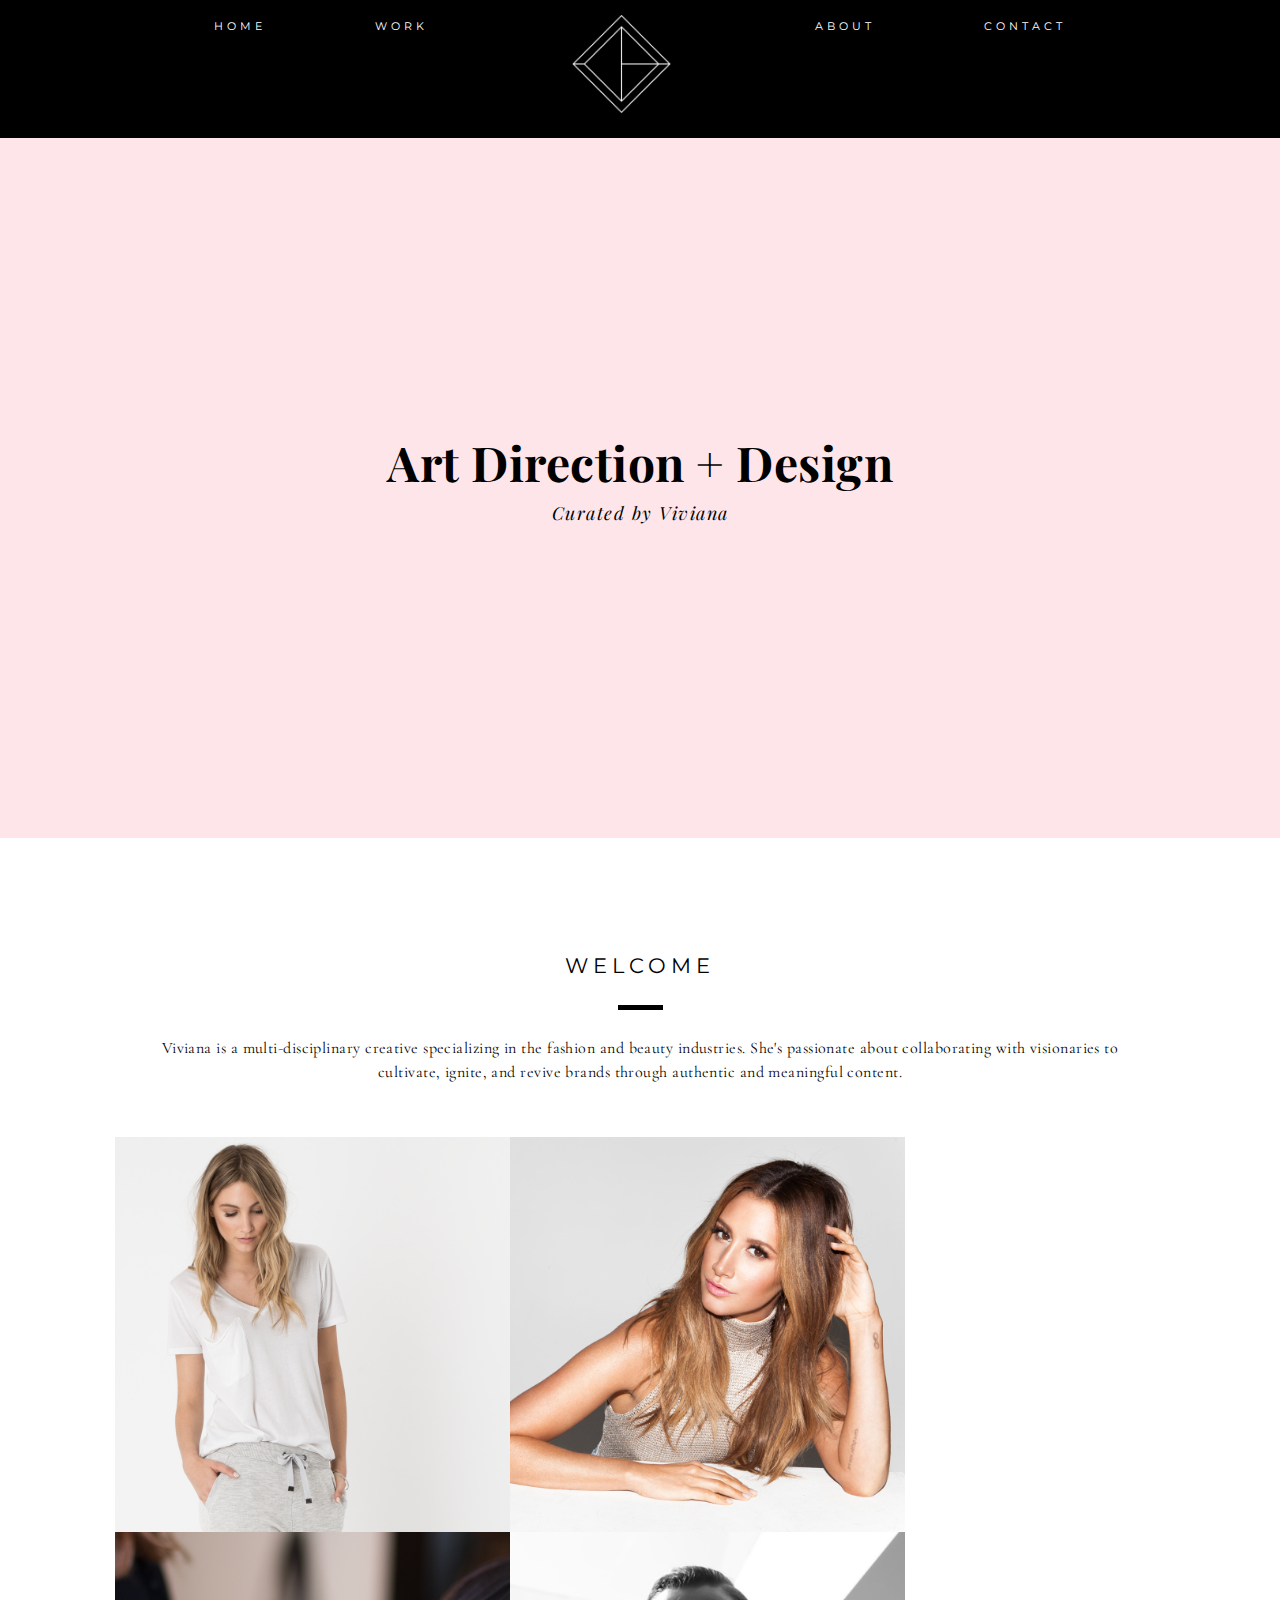
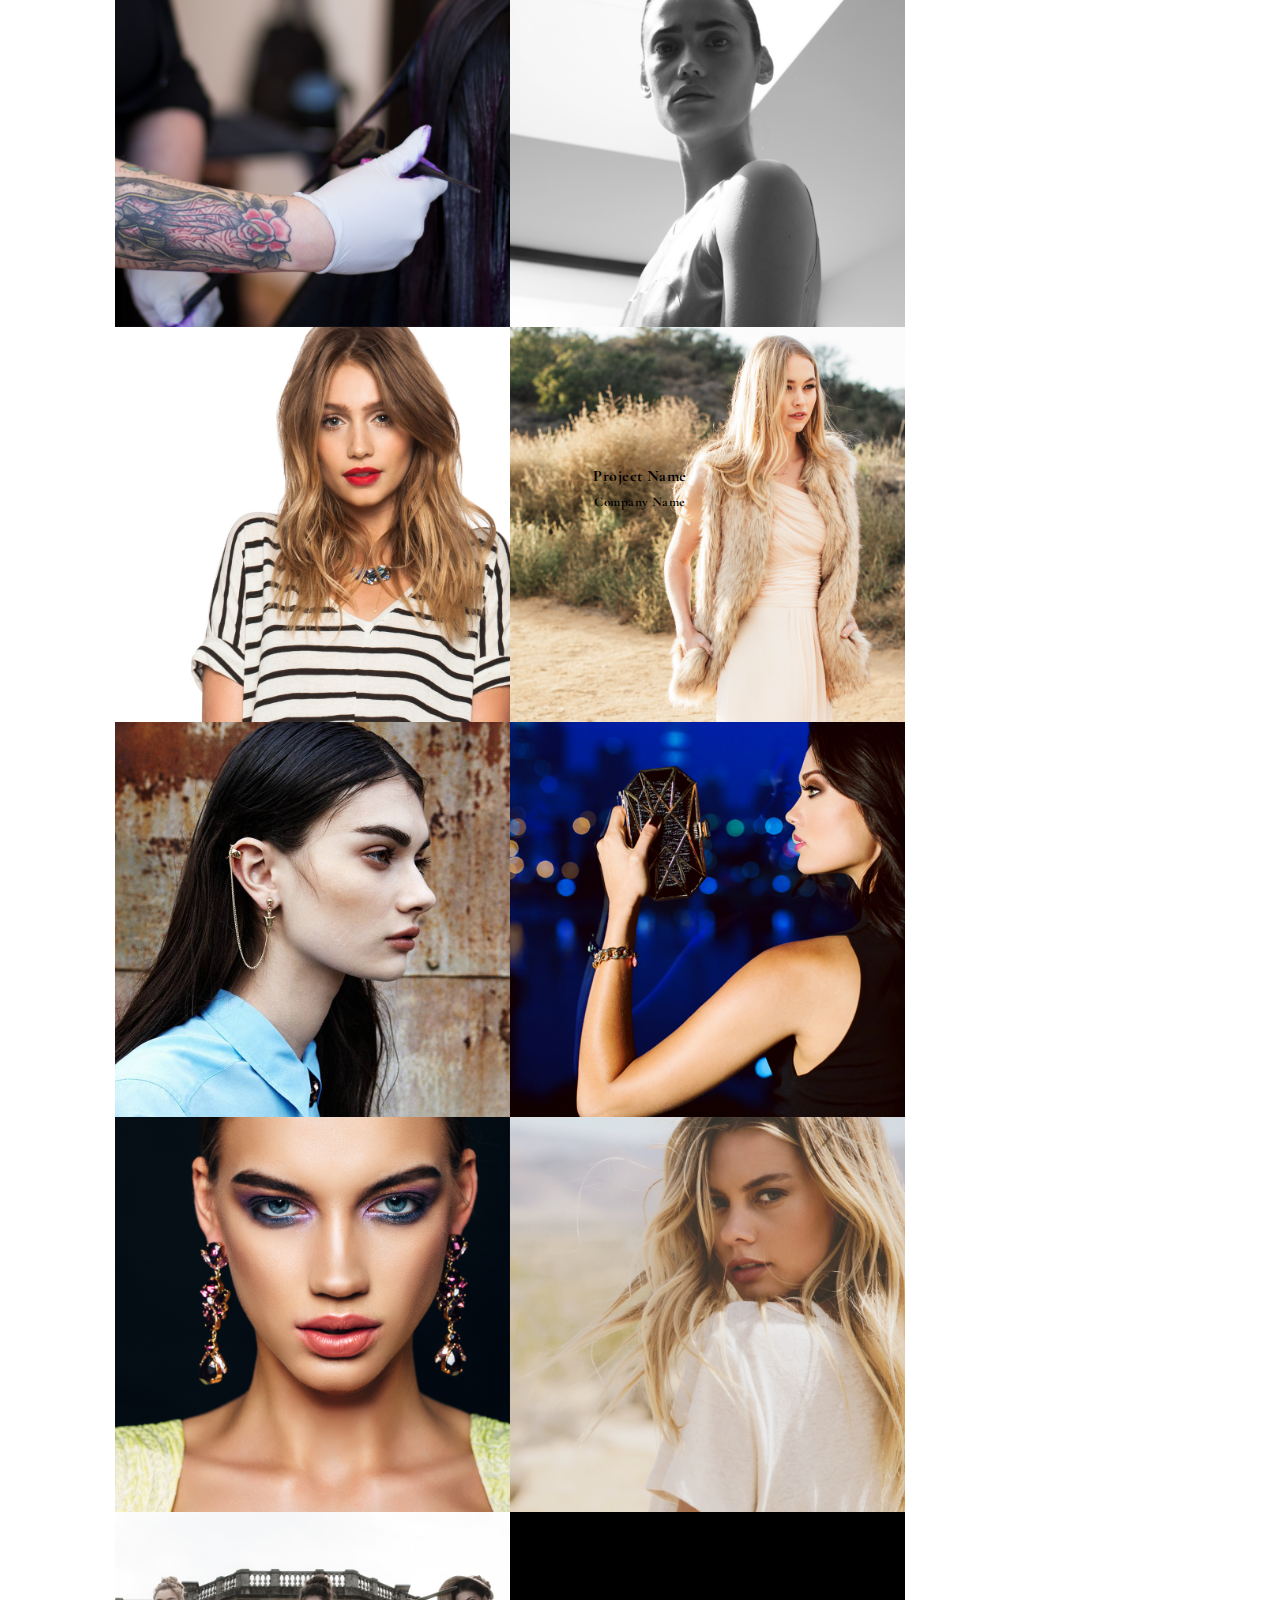
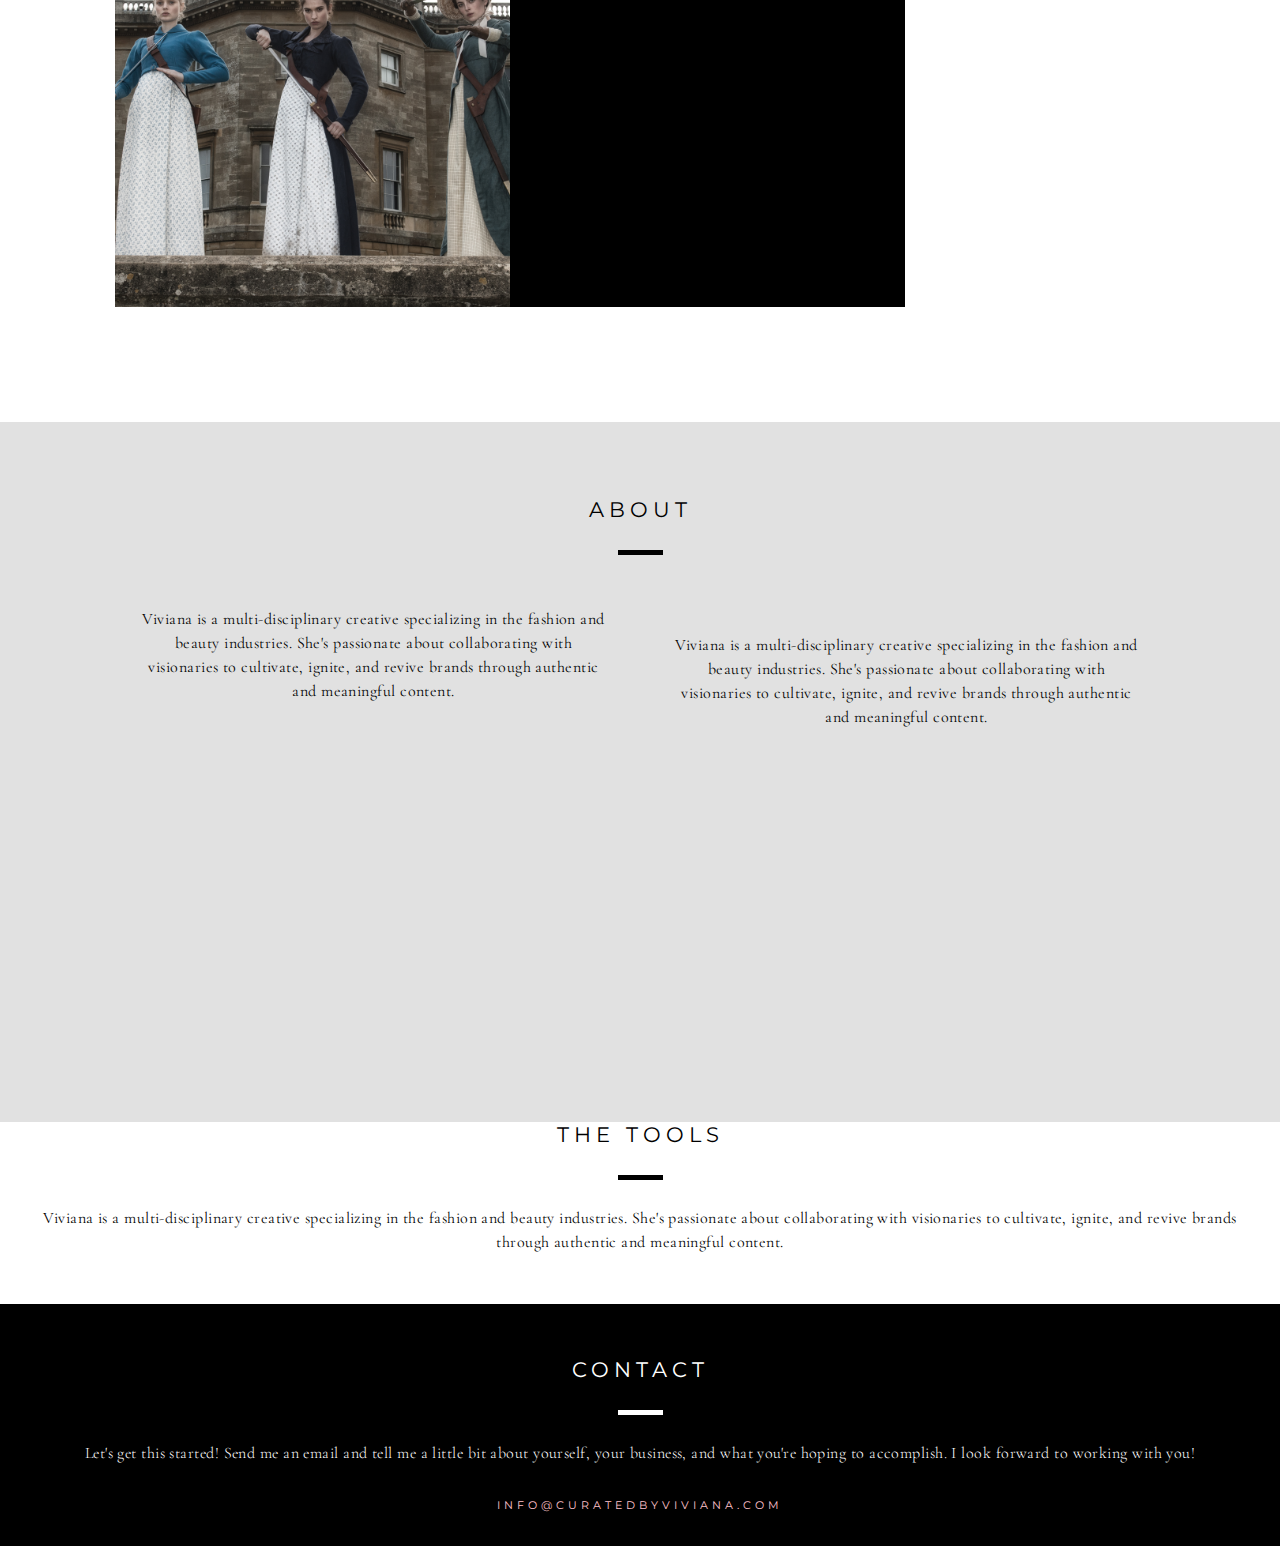
==== vivianaPortfolio/index.html @ 7ad47407 "Viviana Portfolio - Final Project (Update 1)" ====
<!DOCTYPE html>
<html>
	<head>
			<meta charset="UTF-8">
			<title>CURATED BY VIVIANA</title>
			<meta name="description" content="Curated by Viviana | Viviana Duron is a graphic designer and art director with a passion for the arts and all things Photoshop. She currently resides in Los Angeles, CA. and is working full-time in both the fashion and beauty industries.">
			<meta name="keywords" content="Viviana-Duron">
      <meta name="viewport" content="width=device-width, initial-scale=1">
            
			<!-- external CSS links -->
			<link rel="stylesheet" href="css/stylesheet.css">
			<link href="https://fonts.googleapis.com/css?family=Cormorant+Garamond:300,400,400i,700" rel="stylesheet">
      <link href="https://fonts.googleapis.com/css?family=Montserrat:400,700" rel="stylesheet">
			<link href="https://fonts.googleapis.com/css?family=Playfair+Display:400,400i,700" rel="stylesheet">
      <link href="https://maxcdn.bootstrapcdn.com/bootstrap/3.3.7/css/bootstrap.min.css">
      <script src="https://ajax.googleapis.com/ajax/libs/jquery/1.12.4/jquery.min.js"></script>
      <script src="https://maxcdn.bootstrapcdn.com/bootstrap/3.3.7/js/bootstrap.min.js"></script>
	</head>
		
		<body>
		<div id="container">
			<nav>
				<ul id="main-menu">
		  			<li class="text-link"><a href="file:///Users/vivianaduron/Desktop/vivianaPortfolio/index.html">HOME</a></li>
		  			<li class="text-link"><a href="#work">WORK</a></li>
		  			<div id="logo">
                    	<li><a href="file:///Users/vivianaduron/Desktop/vivianaPortfolio/index.html"><img src="assets/logo/vivianaLogo.png" alt="Curated by Viviana" style="width:143px;height:100px;"></a></li>
                    </div>
		  			<li class="text-link"><a href="#about">ABOUT</a></li>
		  			<li class="text-link"><a href="#contact">CONTACT</a></li>
				</ul>
			<nav>
		
			<section class="intro">
            <div class="block">
				<div class="block-text">
					<h1>Art Direction + Design</h1>
					<h3>Curated by Viviana</h3>
				</div>
			</div>
            </section>


			<section class="work">
				<a name="work"></a>
				<h2>WELCOME</h2>
               	<p>
				<center><hr style="background-color:black; border-width:0px; width:45px; color:black; height:5px;"/></center>
                </p>

				<p>Viviana is a multi-disciplinary creative specializing in the fashion and beauty industries. She's passionate about collaborating with visionaries to cultivate, ignite, and revive brands through authentic and meaningful content.</p>
          <br>
          
          <div class="row">
            <div class="col-md-4">
                <a href="" class="thumbnail">
                  <img src="assets/projects/duronProjectBlock1.png" alt="Project1" style="width:395px;height:395px">
                </a>
                    <div class="overlay">
                        <div class="thumbnail-text">
                          <h4>Project Name</h4>
                            <h5>Company Name</h5>
                        </div>
                    </div>
            </div>
            <div class="col-md-4">
              <a href="" class="thumbnail">
                <img src="assets/projects/duronProjectBlock2.png" alt="Project2" style="width:395px;height:395px">
              </a>
            </div>
             <div class="col-md-4">
              <a href="" class="thumbnail">
                <img src="assets/projects/duronProjectBlock3.png" alt="Project3" style="width:395px;height:395px">
              </a>
            </div>
            <div class="col-md-4">
                <a href="" class="thumbnail">
                  <img src="assets/projects/duronProjectBlock4.png" alt="Project1" style="width:395px;height:395px">
                </a>
            </div>
            <div class="col-md-4">
              <a href="" class="thumbnail">
                <img src="assets/projects/duronProjectBlock5.png" alt="Project2" style="width:395px;height:395px">
              </a>
            </div>
             <div class="col-md-4">
              <a href="" class="thumbnail">
                <img src="assets/projects/duronProjectBlock6.png" alt="Project3" style="width:395px;height:395px">
              </a>
            </div>
            <div class="col-md-4">
                <a href="" class="thumbnail">
                  <img src="assets/projects/duronProjectBlock7.png" alt="Project1" style="width:395px;height:395px">
                </a>
            </div>
            <div class="col-md-4">
              <a href="" class="thumbnail">
                <img src="assets/projects/duronProjectBlock8.png" alt="Project2" style="width:395px;height:395px">
              </a>
            </div>
             <div class="col-md-4">
              <a href="" class="thumbnail">
                <img src="assets/projects/duronProjectBlock9.png" alt="Project3" style="width:395px;height:395px">
              </a>
            </div>
            <div class="col-md-4">
                <a href="" class="thumbnail">
                  <img src="assets/projects/duronProjectBlock10.png" alt="Project1" style="width:395px;height:395px">
                </a>
            </div>
            <div class="col-md-4">
              <a href="" class="thumbnail">
                <img src="assets/projects/duronProjectBlock11.png" alt="Project2" style="width:395px;height:395px">
              </a>
            </div>
             <div class="col-md-4">
              <a href="" class="thumbnail">
                <img src="assets/projects/duronProjectBlock12.png" alt="Project3" style="width:395px;height:395px">
              </a>
            </div>
        </div>
				
      </section>

			<section class="about">
            	<div id="about-text">
				<a name="about"></a>
				<h2>ABOUT</h2>

				<p><center><hr style="background-color:black; border-width:0px; width:45px; color:black; height:5px;"/></center></p>

				<article>
                    <p>Viviana is a multi-disciplinary creative specializing in the fashion and beauty industries. She's passionate about collaborating with visionaries to cultivate, ignite, and revive brands through authentic and meaningful content.</p>
                    <br>
                    <p>Viviana is a multi-disciplinary creative specializing in the fashion and beauty industries. She's passionate about collaborating with visionaries to cultivate, ignite, and revive brands through authentic and meaningful content.</p>
                </article>
				</div>
         	</section>
            
            <section class="tools">
            	<div id="tools-text">
                <h2>THE TOOLS</h2>
                
                <p><center><hr style="background-color:black; border-width:0px; width:45px; color:black; height:5px;"/></center></p>
                
                <p>Viviana is a multi-disciplinary creative specializing in the fashion and beauty industries. She's passionate about collaborating with visionaries to cultivate, ignite, and revive brands through authentic and meaningful content.</p>
                </div>
            </section>
                
          <section class="preFooter">
            <div id="preFooterBlock"></div>
          </section>

    		<div class="footer">
    			<br>
    			<br>
    			<a name="contact"></a>
    			<h2>CONTACT</h2>
    			<br>
    			<center><hr style="background-color:white; border-width:0px; width:45px; color:white; height:5px;"/>
    			<p> Let's get this started! Send me an email and tell me a little bit about yourself, your business, and what you're hoping to accomplish. I look forward to working with you!</p>

    			<!-- FIX PINK COLOR VALUE TO MATCH THE PINK FROM NAVIGATION BAR -->
    			<a href="mailto:info@curatedbyviviana"><span style="color:pink">INFO@CURATEDBYVIVIANA.COM</span></a>
    			<br>
    			<br>
    		</div>
	</body>
</html>
---- vivianaPortfolio/css/stylesheet.css ----
/* BODY */
body {
    margin: 0px;
	font-family: 'Cormorant Garamond', serif;
	font-size: 16px;
    font-weight: 400;
    line-height: 20pt;
    letter-spacing: .45px;
    width: 100%;
	}
	
#container {
    width: 100%;
    text-align: center;
    position: relative;
}

::-moz-selection { 
    background: pink;
}

::selection {
    background: pink;
}

*{
  padding:0;
  margin:0;
}

.img {
    max-width: 100%;
    height: auto;
}

p {
    margin: 26px;
    line-height: 18pt;
}

h1 {
    font-size: 48px;
    font-family: 'Playfair Display', serif;
    font-weight: 700;
    letter-spacing: 0.5px;
    line-height: 100%;
}

h2 {
    font-size: 21px;
    font-family: 'Montserrat', sans-serif;
    font-weight: 400;
    letter-spacing: 5px
}

h3 {
    font-size: 18px;
    font-family: 'Playfair Display', serif;
    font-weight: 400;
	font-style: italic;
    letter-spacing: 1.5px;
    line-height: 55px;
}


h3:after {
    display:block;
    border:2px solid:#000000;
}

/* MAIN MENU */
#main-menu {
    width: 100%;
    min-width: 895px;
    text-align: center;
}

#main-menu li {
    vertical-align: middle;
    width: 895px;
    text-align: center;
	top: -43px;
}

.text-link {
    position: relative;
	padding: 1px;
}

#logo {
	padding: 14px;
	display: inline-block;
}

.fa {
    word-spacing: 10px;
}

a {
    font-family: 'Montserrat', sans-serif;
    text-decoration: none;
    font-weight: 400;
    color: #ffffff;
    word-spacing: 2px;
    letter-spacing: 4px;
    font-size: 11px;
}

ul {
    font-family: 'Montserrat', sans-serif;
    text-decoration: none;
    font-size: 11px;
    font-weight: 400;
    list-style-type: none;
   
    width: 100%;
    background-color: #000000;
    color: #ffffff;
    word-spacing: 100px;
    letter-spacing: 4px;
}

li {
    display: inline;
}

li a:hover {
    color: #F9B5C4;
}

/* HOMEPAGE MANTLE */
.block {
    height: 700px;
    width: 100%;
    background: url('../assets/mantles/TESTHPBOARD.png');
}

.block-text {
    width: 100%;
    position: relative;
    top: 300px;
}

.about {
    height: 700px;
    width: 100%;
    background: url('../assets/mantles/aboutVivianaMantle.png');
}

#about-text {
	padding-top: 75px;
}

article {
  webkit-columns: 2 100px;
  moz-columns: 2 100px;
  columns: 2 100px;
  padding-left: 115px;
  padding-right: 115px;
}


/* PROJECT 1 MANTLE */
#project1 {
    height: 400px;
    width: 100%;
    background: url('../assets/mantles/TESTHPBOARD.png');
}

.project-text {
    width: 100%;
    position: relative;
    top: 150px;
}

/* IMAGE GRID */
.thumbnail {
    float: left;
    line-height: 0px;
}

@media (max-width: 480px) {
     body {
       padding: 0;
       margin: 0;
     }
}

.overlay {
  position: absolute;
  display: inline-block;
  top: 44%;
  left: 0;
  width: 100%;
  z-index: 100;
  text-align: center;
}

.work {
	padding: 115px;
	position: relative;
	margin: 0;
	display: block;
}
	
.row::after {
    content: "";
    clear: both;
    display: block;
}

#preFooterBlock {
    background-color: #000000;
    transform: skewX(65deg);
    transform-origin: 100%;
    display: block;
}

/* FOOTER */
.footer {
margin-top: 50px;
text-align: center;
font-size: 16px;
font-weight: 300;
line-height: 20pt;
letter-spacing: .45px;
font-family: 'Cormorant Garamond', serif;
color: #ffffff;
background-color: #000000;
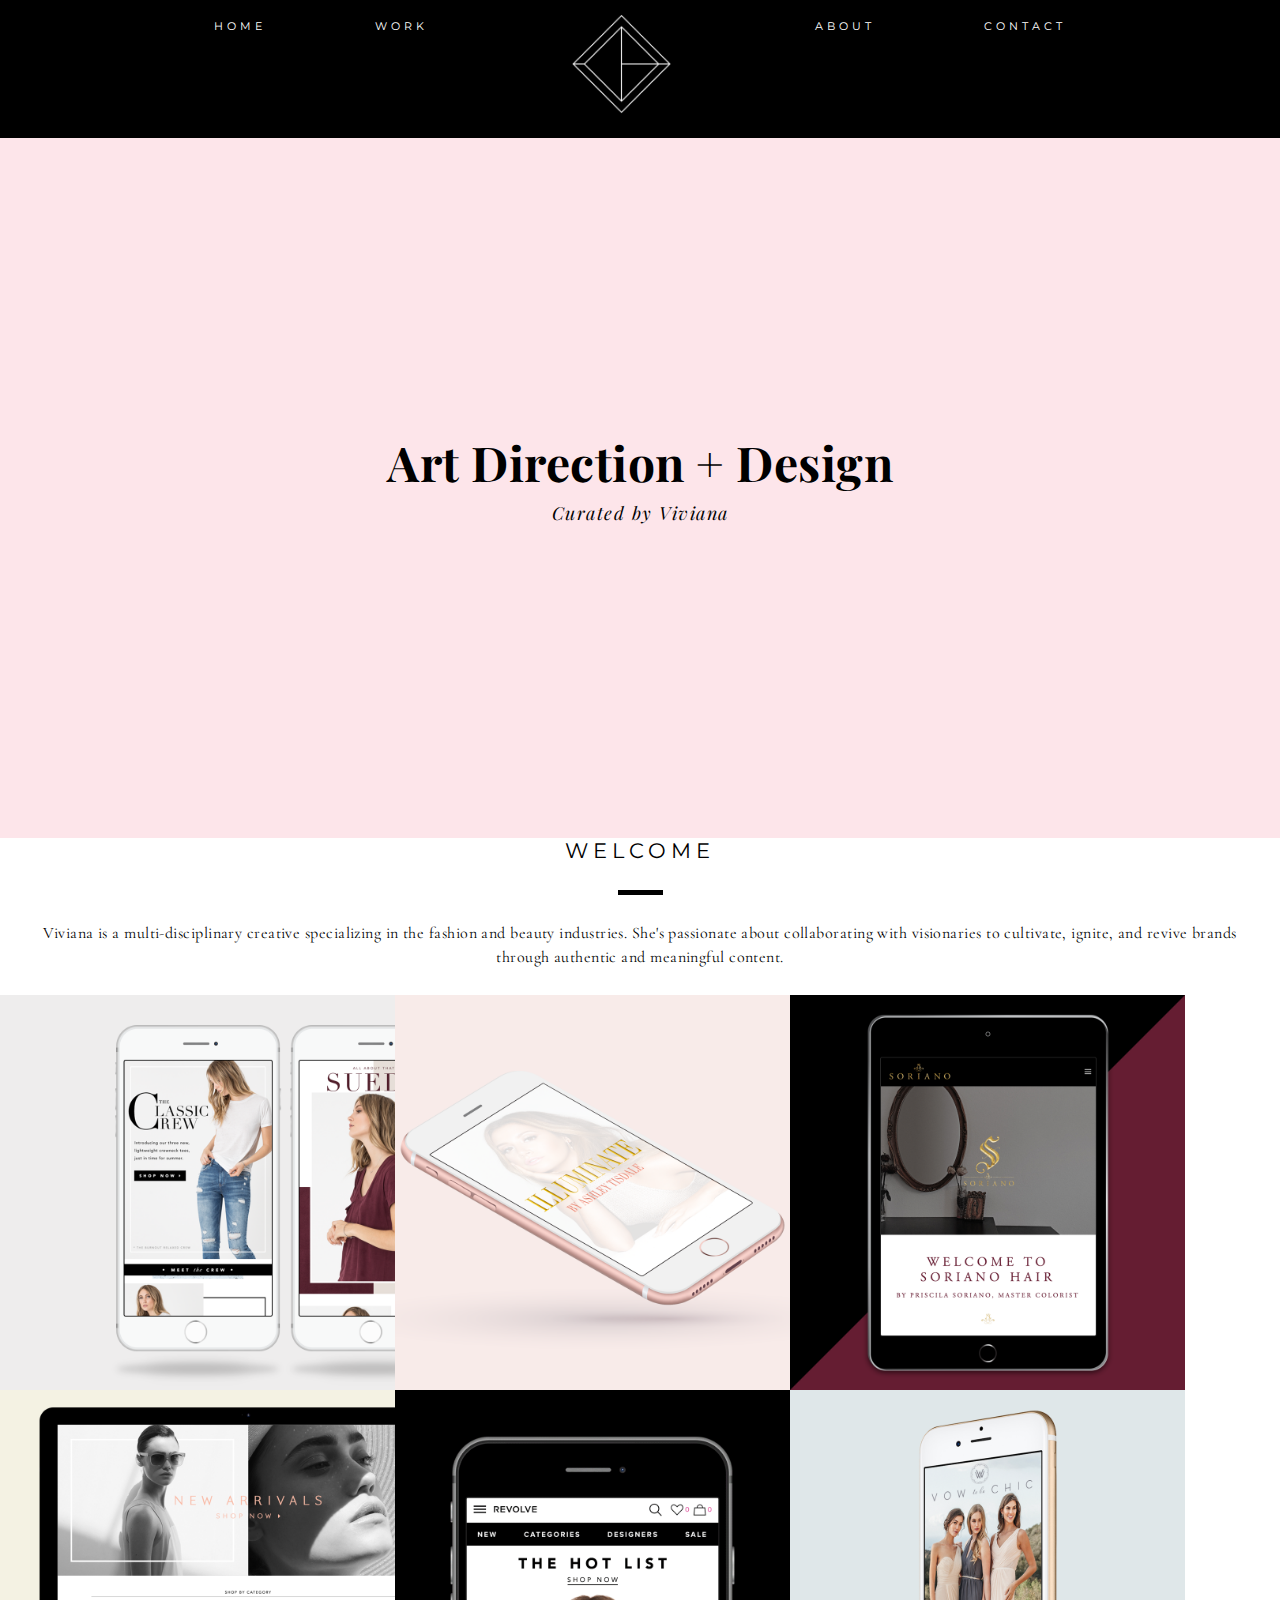
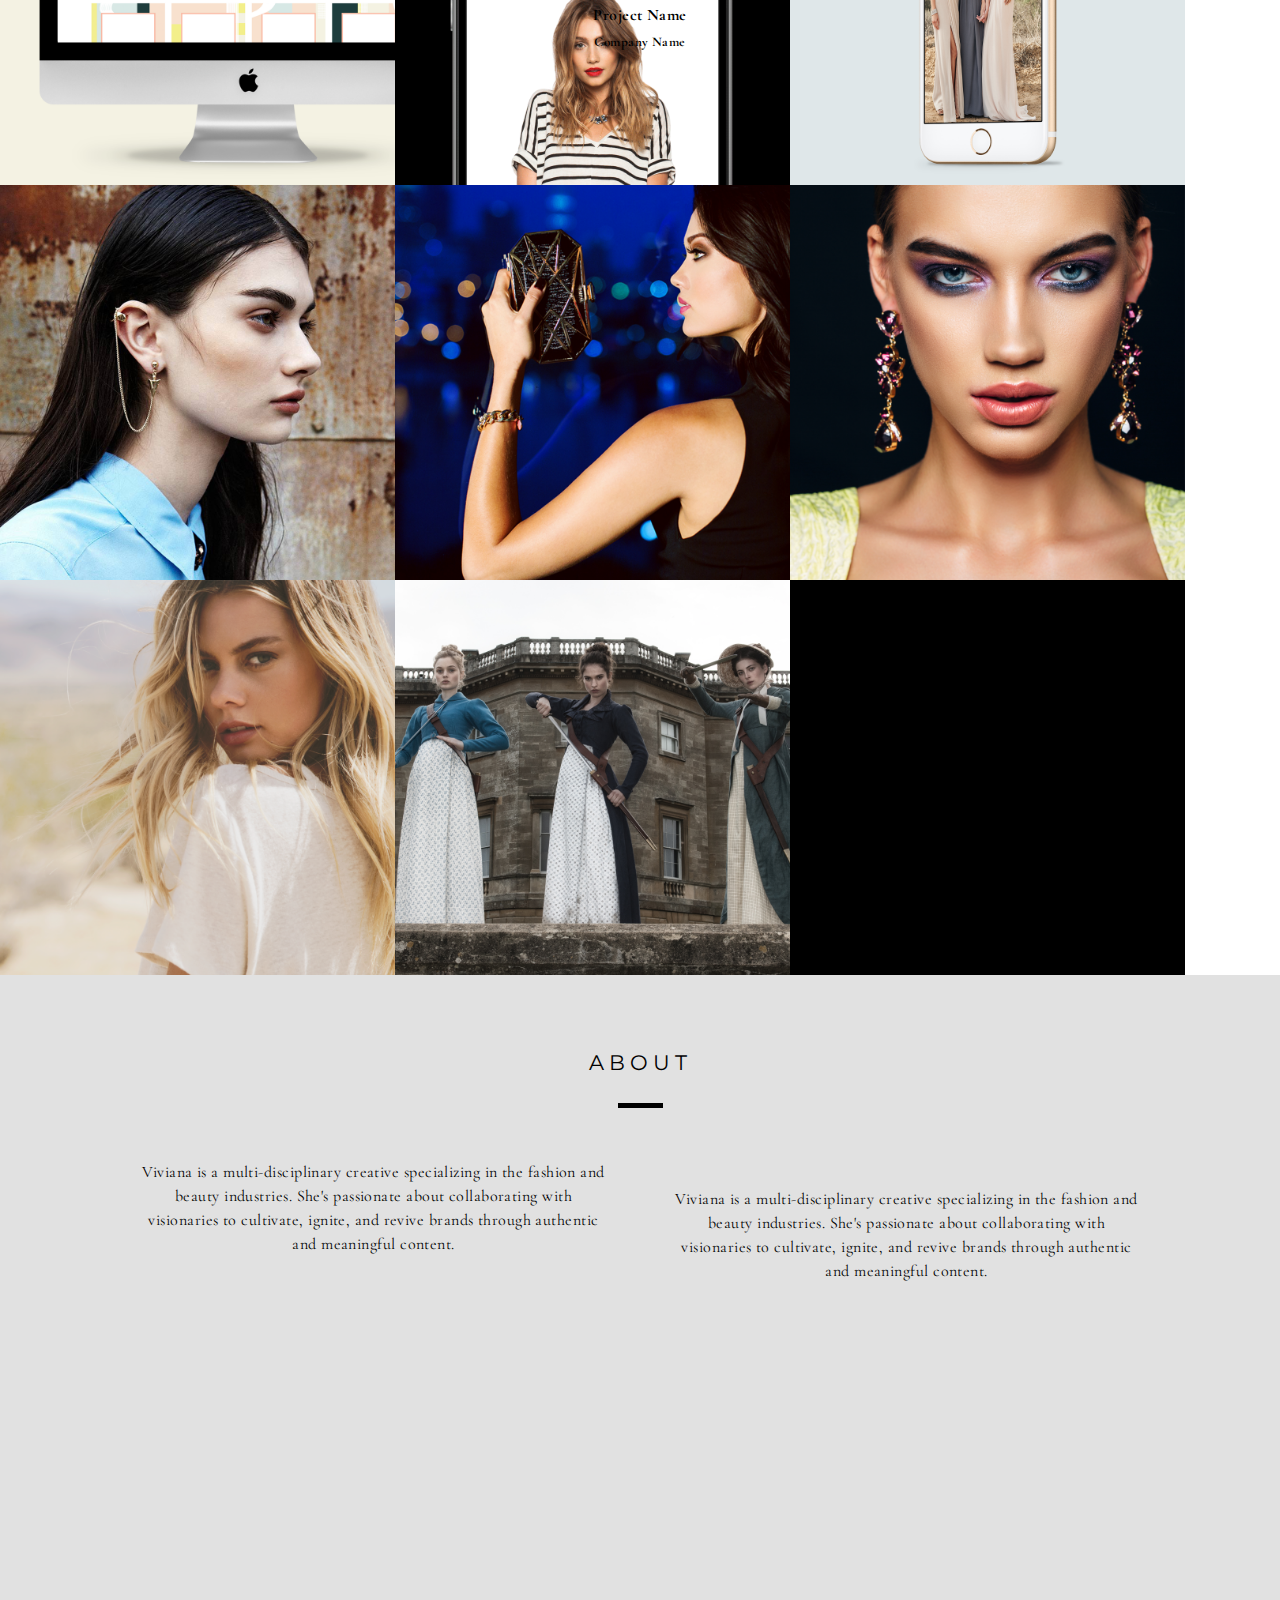
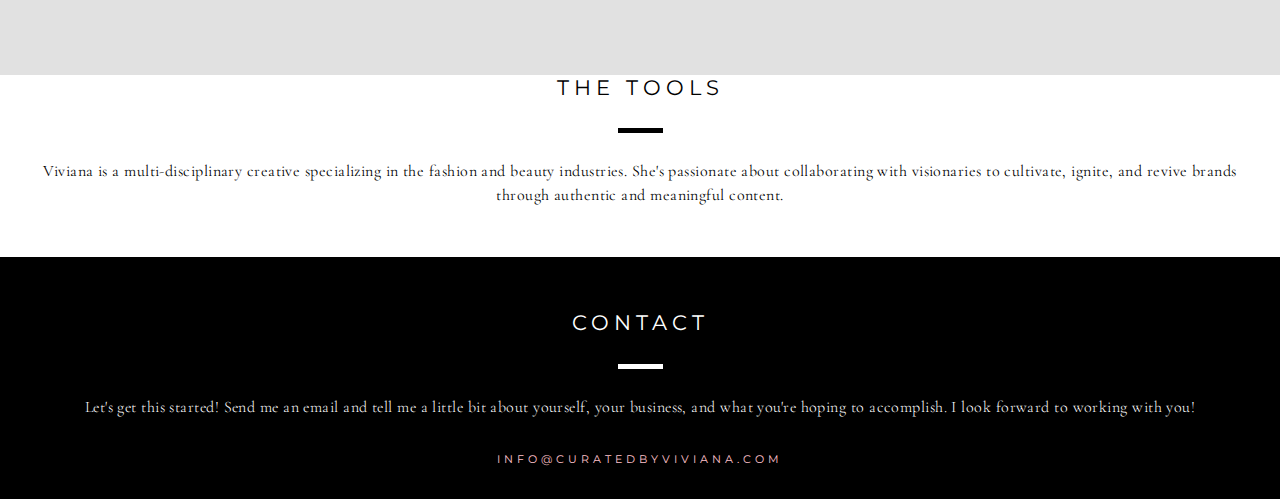
==== commit bb07ba77: "Viviana Portfolio - Final Project (Update 2)" ====
--- a/vivianaPortfolio/index.html
+++ b/vivianaPortfolio/index.html
@@ -43,16 +43,16 @@
 
 			<section class="work">
 				<a name="work"></a>
-				<h2>WELCOME</h2>
-               	<p>
-				<center><hr style="background-color:black; border-width:0px; width:45px; color:black; height:5px;"/></center>
-                </p>
+				
+        <div class="vivianaIntro">
+          <h2>WELCOME</h2>
+               	<p><center><hr style="background-color:black; border-width:0px; width:45px; color:black; height:5px;"/></center></p>
 
-				<p>Viviana is a multi-disciplinary creative specializing in the fashion and beauty industries. She's passionate about collaborating with visionaries to cultivate, ignite, and revive brands through authentic and meaningful content.</p>
-          <br>
+				        <p>Viviana is a multi-disciplinary creative specializing in the fashion and beauty industries. She's passionate about collaborating with visionaries to cultivate, ignite, and revive brands through authentic and meaningful content.</p>
+        </div>
           
           <div class="row">
-            <div class="col-md-4">
+            <div class="col-xs-4">
                 <a href="" class="thumbnail">
                   <img src="assets/projects/duronProjectBlock1.png" alt="Project1" style="width:395px;height:395px">
                 </a>
@@ -63,57 +63,57 @@
                         </div>
                     </div>
             </div>
-            <div class="col-md-4">
+            <div class="col-xs-4">
               <a href="" class="thumbnail">
                 <img src="assets/projects/duronProjectBlock2.png" alt="Project2" style="width:395px;height:395px">
               </a>
             </div>
-             <div class="col-md-4">
+             <div class="col-xs-4">
               <a href="" class="thumbnail">
                 <img src="assets/projects/duronProjectBlock3.png" alt="Project3" style="width:395px;height:395px">
               </a>
             </div>
-            <div class="col-md-4">
+            <div class="col-xs-4">
                 <a href="" class="thumbnail">
                   <img src="assets/projects/duronProjectBlock4.png" alt="Project1" style="width:395px;height:395px">
                 </a>
             </div>
-            <div class="col-md-4">
+            <div class="col-xs-4">
               <a href="" class="thumbnail">
-                <img src="assets/projects/duronProjectBlock5.png" alt="Project2" style="width:395px;height:395px">
+                <img src="assets/projects/duronProjectBlock5.gif" alt="Project2" style="width:395px;height:395px">
               </a>
             </div>
-             <div class="col-md-4">
+             <div class="col-xs-4">
               <a href="" class="thumbnail">
                 <img src="assets/projects/duronProjectBlock6.png" alt="Project3" style="width:395px;height:395px">
               </a>
             </div>
-            <div class="col-md-4">
+            <div class="col-xs-4">
                 <a href="" class="thumbnail">
                   <img src="assets/projects/duronProjectBlock7.png" alt="Project1" style="width:395px;height:395px">
                 </a>
             </div>
-            <div class="col-md-4">
+            <div class="col-xs-4">
               <a href="" class="thumbnail">
                 <img src="assets/projects/duronProjectBlock8.png" alt="Project2" style="width:395px;height:395px">
               </a>
             </div>
-             <div class="col-md-4">
+             <div class="col-xs-4">
               <a href="" class="thumbnail">
                 <img src="assets/projects/duronProjectBlock9.png" alt="Project3" style="width:395px;height:395px">
               </a>
             </div>
-            <div class="col-md-4">
+            <div class="col-xs-4">
                 <a href="" class="thumbnail">
                   <img src="assets/projects/duronProjectBlock10.png" alt="Project1" style="width:395px;height:395px">
                 </a>
             </div>
-            <div class="col-md-4">
+            <div class="col-xs-4">
               <a href="" class="thumbnail">
                 <img src="assets/projects/duronProjectBlock11.png" alt="Project2" style="width:395px;height:395px">
               </a>
             </div>
-             <div class="col-md-4">
+             <div class="col-xs-4">
               <a href="" class="thumbnail">
                 <img src="assets/projects/duronProjectBlock12.png" alt="Project3" style="width:395px;height:395px">
               </a>
--- a/vivianaPortfolio/css/stylesheet.css
+++ b/vivianaPortfolio/css/stylesheet.css
@@ -179,11 +179,9 @@
     line-height: 0px;
 }
 
-@media (max-width: 480px) {
-     body {
-       padding: 0;
-       margin: 0;
-     }
+.thumbnail:hover {
+    opacity: 0.2;
+    filter: alpha(opacity=20); /* For IE8 and earlier */
 }
 
 .overlay {
@@ -197,7 +195,7 @@
 }
 
 .work {
-	padding: 115px;
+	padding: 0;
 	position: relative;
 	margin: 0;
 	display: block;
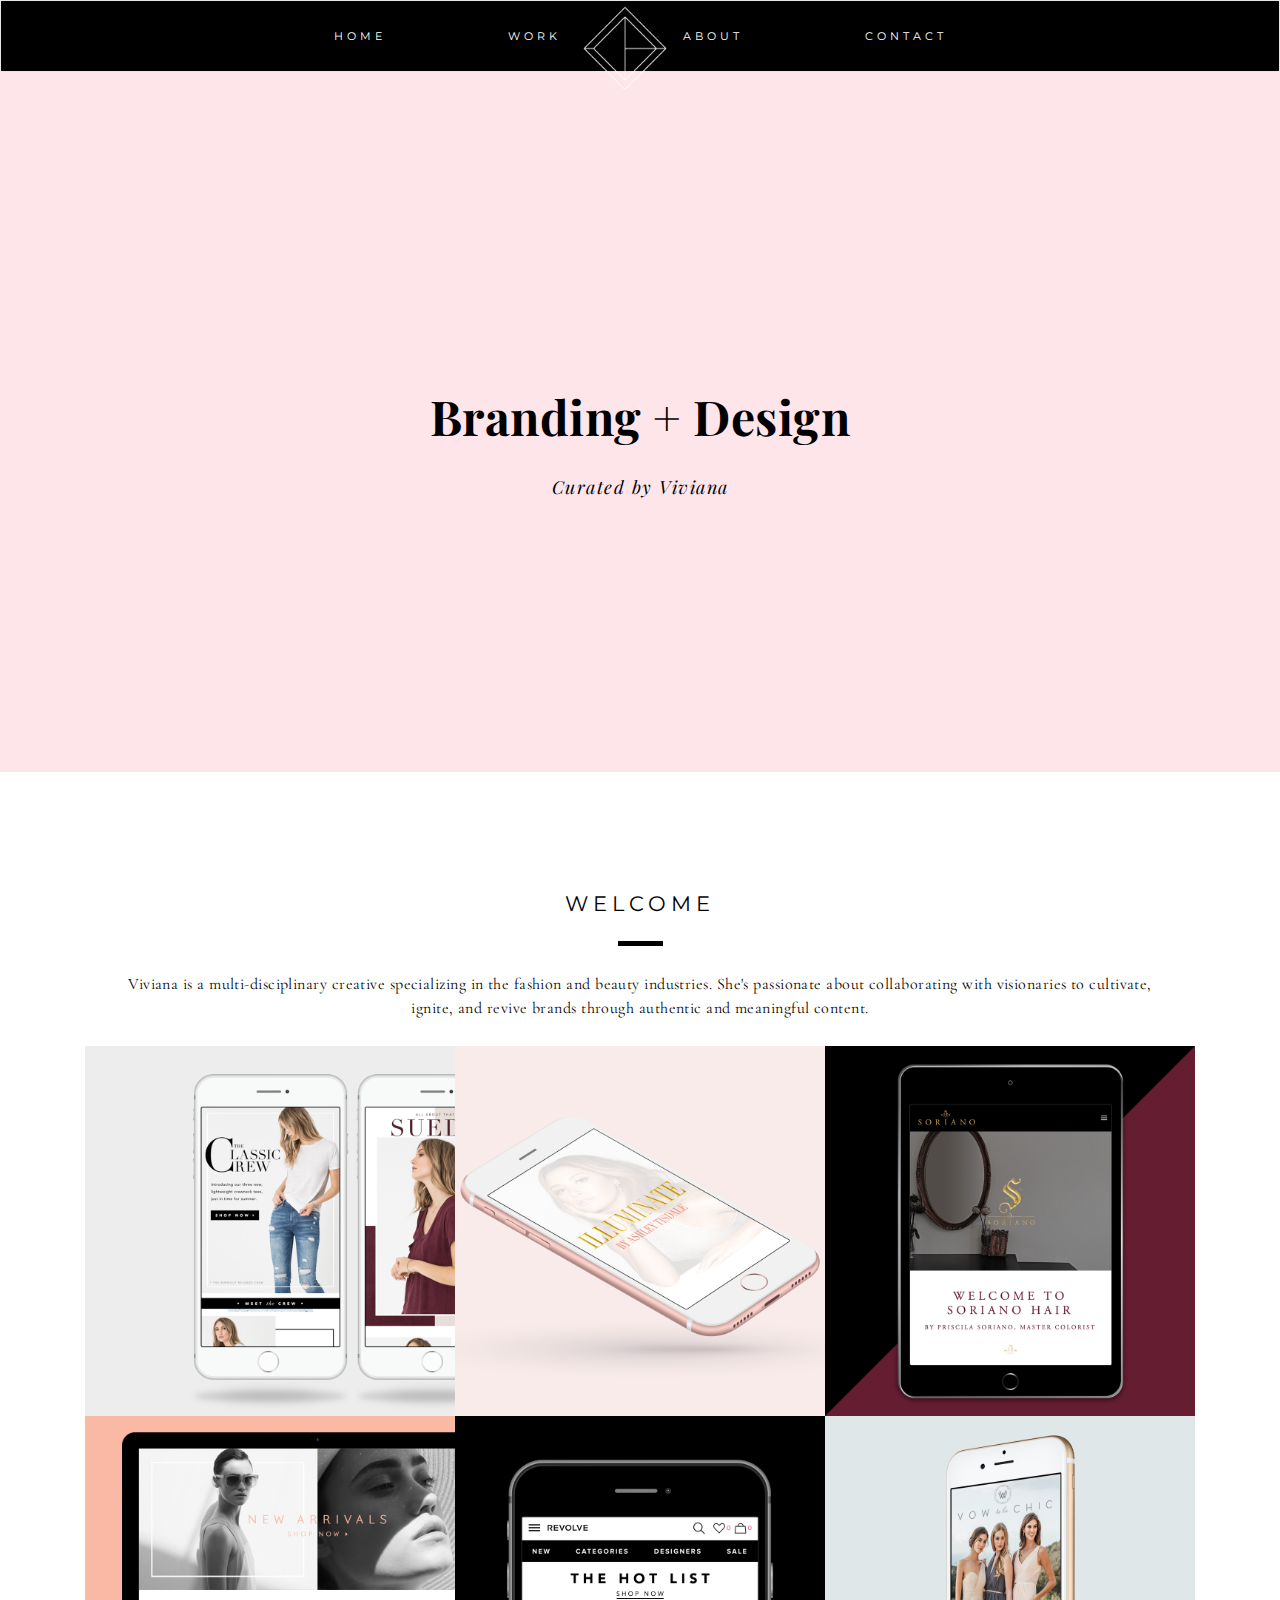
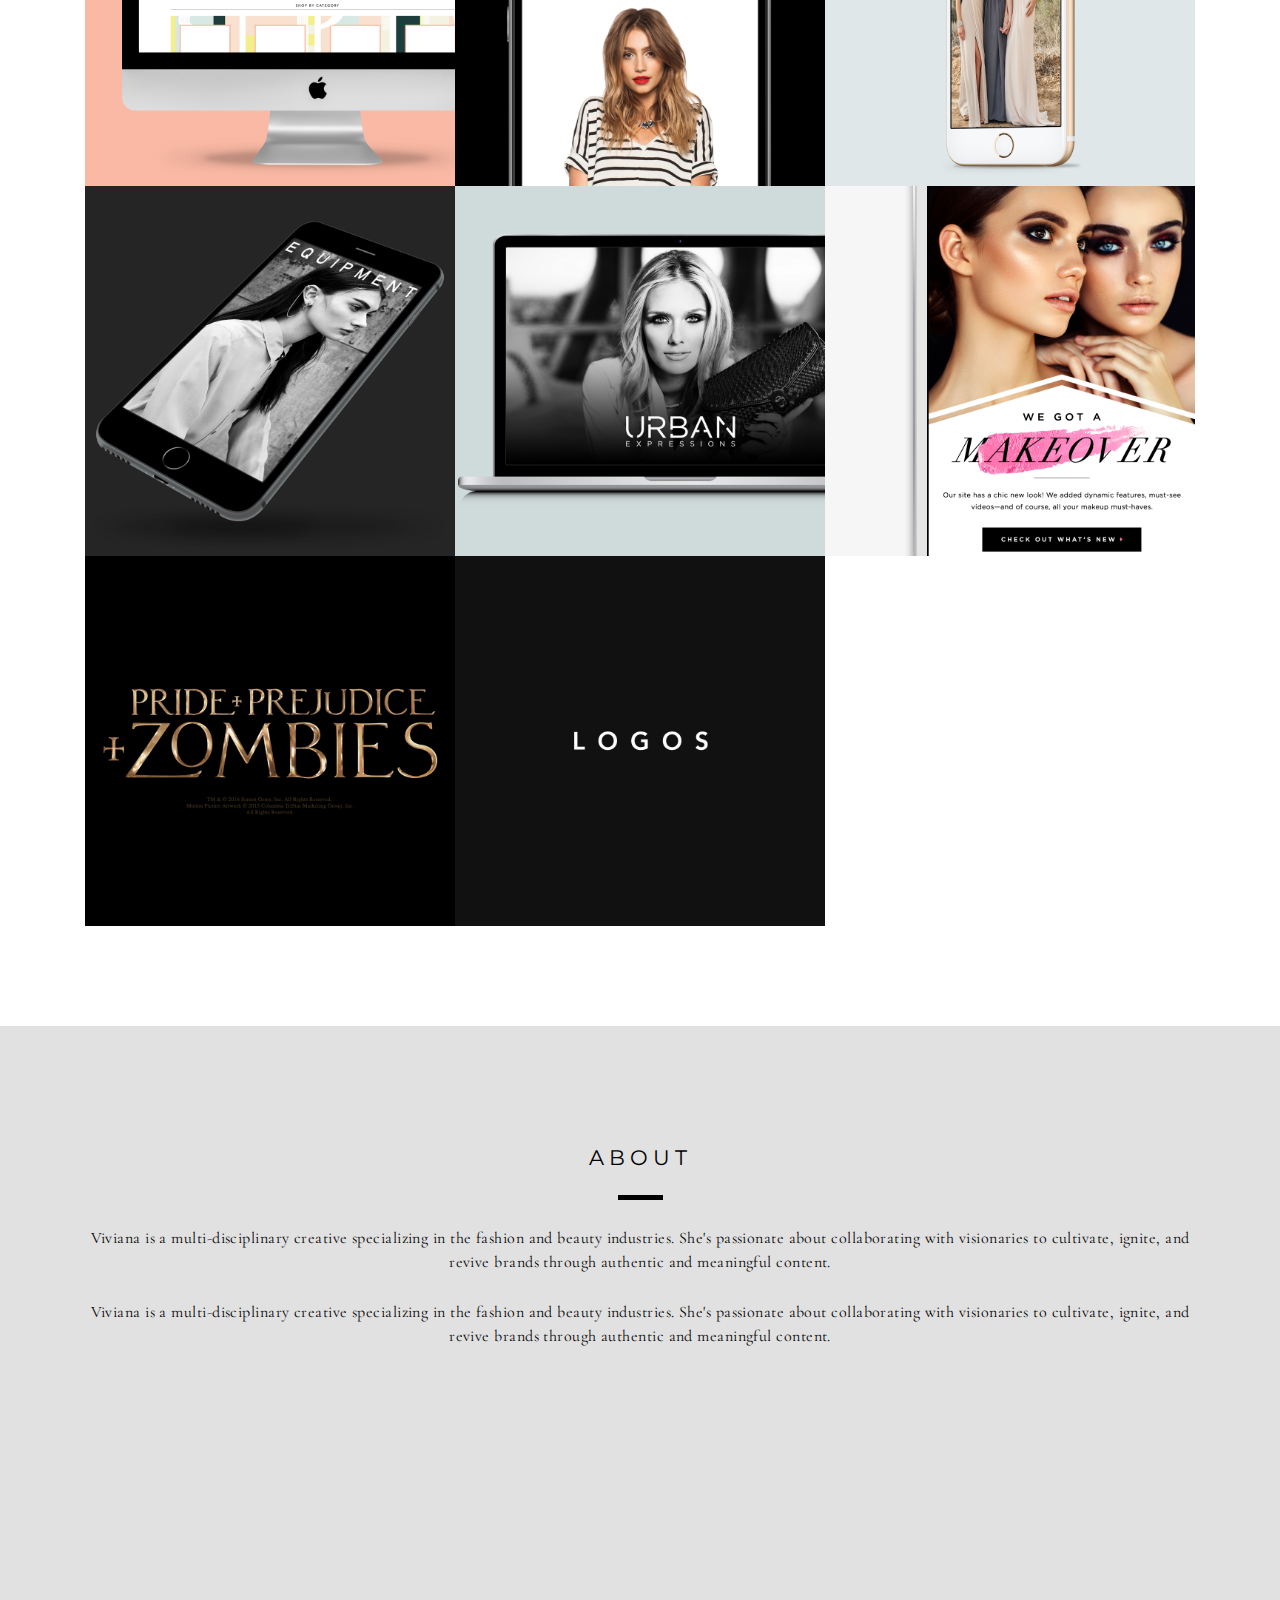
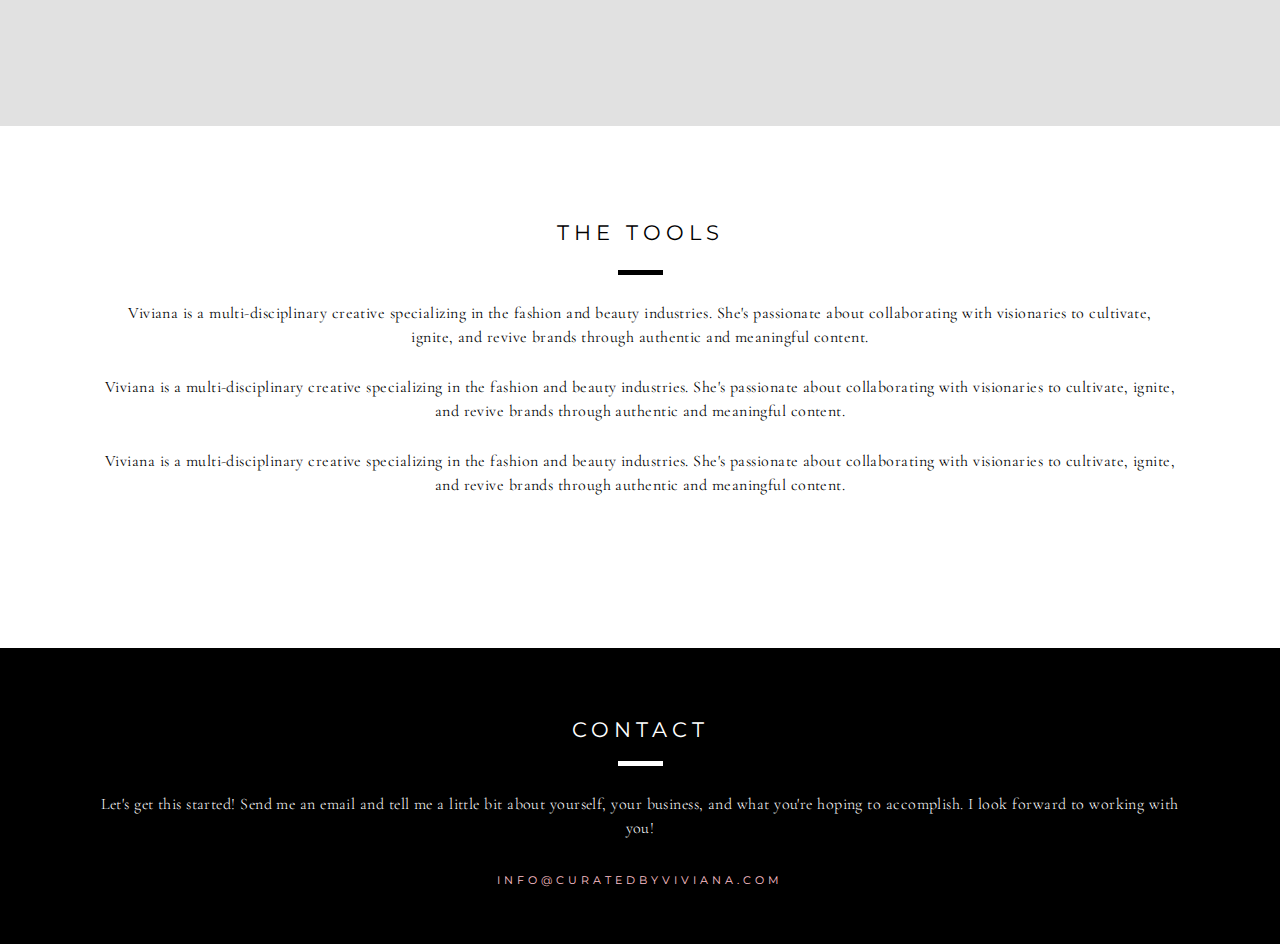
==== commit 00fdc4e9: "Viviana Portfolio - Final Project (Update 4)" ====
--- a/vivianaPortfolio/index.html
+++ b/vivianaPortfolio/index.html
@@ -8,162 +8,197 @@
       <meta name="viewport" content="width=device-width, initial-scale=1">
             
 			<!-- external CSS links -->
-			<link rel="stylesheet" href="css/stylesheet.css">
-			<link href="https://fonts.googleapis.com/css?family=Cormorant+Garamond:300,400,400i,700" rel="stylesheet">
-      <link href="https://fonts.googleapis.com/css?family=Montserrat:400,700" rel="stylesheet">
-			<link href="https://fonts.googleapis.com/css?family=Playfair+Display:400,400i,700" rel="stylesheet">
-      <link href="https://maxcdn.bootstrapcdn.com/bootstrap/3.3.7/css/bootstrap.min.css">
+      <link rel="stylesheet" href="https://maxcdn.bootstrapcdn.com/bootstrap/3.3.7/css/bootstrap.min.css">
+      <script src="https://maxcdn.bootstrapcdn.com/bootstrap/3.3.7/js/bootstrap.min.js"></script>
       <script src="https://ajax.googleapis.com/ajax/libs/jquery/1.12.4/jquery.min.js"></script>
-      <script src="https://maxcdn.bootstrapcdn.com/bootstrap/3.3.7/js/bootstrap.min.js"></script>
+      <link rel="stylesheet" href="css/stylesheet.css">
+      <link rel="stylesheet" href="https://fonts.googleapis.com/css?family=Cormorant+Garamond:300,400,400i,700">
+      <link rel="stylesheet" href="https://fonts.googleapis.com/css?family=Montserrat:400,700">
+      <link rel="stylesheet" href="https://fonts.googleapis.com/css?family=Playfair+Display:400,400i,700">
+      <link rel="stylesheet" href="js/index.js">
 	</head>
 		
 		<body>
 		<div id="container">
-			<nav>
-				<ul id="main-menu">
-		  			<li class="text-link"><a href="file:///Users/vivianaduron/Desktop/vivianaPortfolio/index.html">HOME</a></li>
-		  			<li class="text-link"><a href="#work">WORK</a></li>
-		  			<div id="logo">
-                    	<li><a href="file:///Users/vivianaduron/Desktop/vivianaPortfolio/index.html"><img src="assets/logo/vivianaLogo.png" alt="Curated by Viviana" style="width:143px;height:100px;"></a></li>
-                    </div>
-		  			<li class="text-link"><a href="#about">ABOUT</a></li>
-		  			<li class="text-link"><a href="#contact">CONTACT</a></li>
-				</ul>
-			<nav>
+			<nav class="navbar navbar-default">
+          <div class="container-fluid">
+    <div class="navbar-header">
+      <button type="button" class="navbar-toggle collapsed" data-toggle="collapse" data-target="#bs-example-navbar-collapse-1" aria-expanded="false">
+        <span class="icon-bar"></span>
+        <span class="icon-bar"></span>
+        <span class="icon-bar"></span>
+      </button>
+
+      <a class="navbar-brand" href="#">
+        <img alt="Curated by Viviana" src="assets/logo/vivianaLogo.png" style="width:121px;height:85px;" class="img-responsive">
+      </a>
+
+    </div>
+
+    <!-- Collect the nav links, forms, and other content for toggling -->
+    <div class="collapse navbar-collapse" id="bs-example-navbar-collapse-1">
+      <ul class="nav navbar-nav">
+          <center>
+            <li><a href="#">HOME</a></li>
+            <li><a href="#">WORK</a></li>
+            <li><a href="#">ABOUT</a></li>
+            <li><a href="#">CONTACT</a></li>
+          </center>
+      </ul>
+      
+    </div><!-- /.navbar-collapse -->
+  </div><!-- /.container-fluid -->
+</nav>
 		
 			<section class="intro">
             <div class="block">
 				<div class="block-text">
-					<h1>Art Direction + Design</h1>
+					<h1>Branding + Design</h1>
 					<h3>Curated by Viviana</h3>
 				</div>
 			</div>
             </section>
 
 
-			<section class="work">
-				<a name="work"></a>
-				
-        <div class="vivianaIntro">
-          <h2>WELCOME</h2>
-               	<p><center><hr style="background-color:black; border-width:0px; width:45px; color:black; height:5px;"/></center></p>
-
-				        <p>Viviana is a multi-disciplinary creative specializing in the fashion and beauty industries. She's passionate about collaborating with visionaries to cultivate, ignite, and revive brands through authentic and meaningful content.</p>
+			<section class="work container-fluid">
+        <div class="row">
+          <div class="col-xs-12">
+            <a name="work"></a>
+            <div class="vivianaIntro">
+              <h2>WELCOME</h2>
+                <p><center><hr style="background-color:black; border-width:0px; width:45px; color:black; height:5px;"/></center></p>
+
+                <p>Viviana is a multi-disciplinary creative specializing in the fashion and beauty industries. She's passionate about collaborating with visionaries to cultivate, ignite, and revive brands through authentic and meaningful content.</p>
+            </div>
+          </div>
         </div>
           
           <div class="row">
-            <div class="col-xs-4">
-                <a href="" class="thumbnail">
-                  <img src="assets/projects/duronProjectBlock1.png" alt="Project1" style="width:395px;height:395px">
-                </a>
-                    <div class="overlay">
-                        <div class="thumbnail-text">
-                          <h4>Project Name</h4>
-                            <h5>Company Name</h5>
-                        </div>
-                    </div>
-            </div>
-            <div class="col-xs-4">
-              <a href="" class="thumbnail">
-                <img src="assets/projects/duronProjectBlock2.png" alt="Project2" style="width:395px;height:395px">
-              </a>
-            </div>
-             <div class="col-xs-4">
-              <a href="" class="thumbnail">
-                <img src="assets/projects/duronProjectBlock3.png" alt="Project3" style="width:395px;height:395px">
-              </a>
-            </div>
-            <div class="col-xs-4">
-                <a href="" class="thumbnail">
-                  <img src="assets/projects/duronProjectBlock4.png" alt="Project1" style="width:395px;height:395px">
-                </a>
-            </div>
-            <div class="col-xs-4">
-              <a href="" class="thumbnail">
-                <img src="assets/projects/duronProjectBlock5.gif" alt="Project2" style="width:395px;height:395px">
-              </a>
-            </div>
-             <div class="col-xs-4">
-              <a href="" class="thumbnail">
-                <img src="assets/projects/duronProjectBlock6.png" alt="Project3" style="width:395px;height:395px">
-              </a>
-            </div>
-            <div class="col-xs-4">
-                <a href="" class="thumbnail">
-                  <img src="assets/projects/duronProjectBlock7.png" alt="Project1" style="width:395px;height:395px">
-                </a>
-            </div>
-            <div class="col-xs-4">
-              <a href="" class="thumbnail">
-                <img src="assets/projects/duronProjectBlock8.png" alt="Project2" style="width:395px;height:395px">
-              </a>
-            </div>
-             <div class="col-xs-4">
-              <a href="" class="thumbnail">
-                <img src="assets/projects/duronProjectBlock9.png" alt="Project3" style="width:395px;height:395px">
-              </a>
-            </div>
-            <div class="col-xs-4">
-                <a href="" class="thumbnail">
-                  <img src="assets/projects/duronProjectBlock10.png" alt="Project1" style="width:395px;height:395px">
-                </a>
-            </div>
-            <div class="col-xs-4">
-              <a href="" class="thumbnail">
-                <img src="assets/projects/duronProjectBlock11.png" alt="Project2" style="width:395px;height:395px">
-              </a>
-            </div>
-             <div class="col-xs-4">
-              <a href="" class="thumbnail">
-                <img src="assets/projects/duronProjectBlock12.png" alt="Project3" style="width:395px;height:395px">
+            <div class="col-lg-4 col-md-4 col-sm-6 col-xs-12">
+                <a href="" class="thumbnail">
+                  <img src="assets/projects/duronProjectBlock1.png" alt="Project1" class="img-responsive" />
+                    <div class="caption" id="zSupplyCaption">
+                        <h2>Z SUPPLY</h2>
+                    </div>
+                </a>
+            </div>
+            <div class="col-lg-4 col-md-4 col-sm-6 col-xs-12">
+              <div class="thumbnail">
+                  <a href="">
+                    <img src="assets/projects/duronProjectBlock2.png" alt="Project2" class="img-responsive" />
+                      <div class="caption" id="illuminateCaption">
+                            <h4>ILLUMINATE BY ASHLEY TISDALE</h4>
+                            <h5>Branding & Web Design</h5>
+                      </div>
+                  </a>
+              </div>
+            </div>
+             <div class="col-lg-4 col-md-4 col-sm-6 col-xs-12">
+              <a href="" class="thumbnail">
+                <img src="assets/projects/duronProjectBlock3.png" alt="Project3" class="img-responsive" />
+                  <div class="caption" id="sorianoCaption">
+                        <h2>SORIANO HAIR</h2>
+                  </div>
+              </a>
+            </div>
+            <div class="col-lg-4 col-md-4 col-sm-6 col-xs-12">
+                <a href="" class="thumbnail">
+                  <img src="assets/projects/duronProjectBlock4.png" alt="Project4" class="img-responsive" />
+                </a>
+            </div>
+            <div class="col-lg-4 col-md-4 col-sm-6 col-xs-12">
+              <a href="" class="thumbnail">
+                <img src="assets/projects/duronProjectBlock5.gif" alt="Project5" class="img-responsive" />
+              </a>
+            </div>
+             <div class="col-lg-4 col-md-4 col-sm-6 col-xs-12">
+              <a href="" class="thumbnail">
+                <img src="assets/projects/duronProjectBlock6.png" alt="Project6" class="img-responsive" />
+              </a>
+            </div>
+            <div class="col-lg-4 col-md-4 col-sm-6 col-xs-12">
+                <a href="" class="thumbnail">
+                  <img src="assets/projects/duronProjectBlock7.png" alt="Project7" class="img-responsive" />
+                </a>
+            </div>
+            <div class="col-lg-4 col-md-4 col-sm-6 col-xs-12">
+              <a href="" class="thumbnail">
+                <img src="assets/projects/duronProjectBlock8.png" alt="Project8" class="img-responsive" />
+              </a>
+            </div>
+             <div class="col-lg-4 col-md-4 col-sm-6 col-xs-12">
+              <a href="" class="thumbnail">
+                <img src="assets/projects/duronProjectBlock9.png" alt="Project9" class="img-responsive" />
+              </a>
+            </div>
+            <div class="col-lg-4 col-md-4 col-sm-6 col-xs-12">
+                <a href="" class="thumbnail">
+                  <img src="assets/projects/duronProjectBlock10.png" alt="Project10" class="img-responsive" />
+                </a>
+            </div>
+            <div class="col-lg-4 col-md-4 col-sm-6 col-xs-12">
+              <a href="" class="thumbnail">
+                <img src="assets/projects/duronProjectBlock11.png" alt="Project11" class="img-responsive" />
+              </a>
+            </div>
+             <div class="col-lg-4 col-md-4 col-sm-6 col-xs-12">
+              <a href="" class="thumbnail">
+                <img src="assets/projects/duronProjectBlock12.png" alt="Project12" class="img-responsive" />
               </a>
             </div>
         </div>
 				
       </section>
 
-			<section class="about">
+			<section class="about container-fluid">
             	<div id="about-text">
-				<a name="about"></a>
-				<h2>ABOUT</h2>
-
-				<p><center><hr style="background-color:black; border-width:0px; width:45px; color:black; height:5px;"/></center></p>
-
-				<article>
-                    <p>Viviana is a multi-disciplinary creative specializing in the fashion and beauty industries. She's passionate about collaborating with visionaries to cultivate, ignite, and revive brands through authentic and meaningful content.</p>
-                    <br>
-                    <p>Viviana is a multi-disciplinary creative specializing in the fashion and beauty industries. She's passionate about collaborating with visionaries to cultivate, ignite, and revive brands through authentic and meaningful content.</p>
-                </article>
-				</div>
+                <div class="col-xs-12">
+				          <a name="about"></a>
+				            <h2>ABOUT</h2>
+
+				            <p><center><hr style="background-color:black; border-width:0px; width:45px; color:black; height:5px;"/></center></p>
+
+				            <div class"col-xs-6" id="columnOne">
+                      <p>Viviana is a multi-disciplinary creative specializing in the fashion and beauty industries. She's passionate about collaborating with visionaries to cultivate, ignite, and revive brands through authentic and meaningful content.</p>
+                    </div>
+
+                    <div class"col-xs-6" id="columnTwo">
+                      <p>Viviana is a multi-disciplinary creative specializing in the fashion and beauty industries. She's passionate about collaborating with visionaries to cultivate, ignite, and revive brands through authentic and meaningful content.</p>
+                    </div>
+				        </div>
+              </div>
          	</section>
             
-            <section class="tools">
-            	<div id="tools-text">
-                <h2>THE TOOLS</h2>
+            <section class="tools containter-fluid">
+                <div class="col-xs-12">
+                    <h2>THE TOOLS</h2>
                 
-                <p><center><hr style="background-color:black; border-width:0px; width:45px; color:black; height:5px;"/></center></p>
+                    <p><center><hr style="background-color:black; border-width:0px; width:45px; color:black; height:5px;"/></center></p>
                 
-                <p>Viviana is a multi-disciplinary creative specializing in the fashion and beauty industries. She's passionate about collaborating with visionaries to cultivate, ignite, and revive brands through authentic and meaningful content.</p>
+                    <p>Viviana is a multi-disciplinary creative specializing in the fashion and beauty industries. She's passionate about collaborating with visionaries to cultivate, ignite, and revive brands through authentic and meaningful content.</p>
                 </div>
+
+                    <div class"col-xs-6" id="columnOne">
+                      <p>Viviana is a multi-disciplinary creative specializing in the fashion and beauty industries. She's passionate about collaborating with visionaries to cultivate, ignite, and revive brands through authentic and meaningful content.</p>
+                    </div>
+
+                    <div class"col-xs-6" id="columnTwo">
+                      <p>Viviana is a multi-disciplinary creative specializing in the fashion and beauty industries. She's passionate about collaborating with visionaries to cultivate, ignite, and revive brands through authentic and meaningful content.</p>
+                    </div>
+
             </section>
                 
-          <section class="preFooter">
-            <div id="preFooterBlock"></div>
-          </section>
-
-    		<div class="footer">
-    			<br>
-    			<br>
-    			<a name="contact"></a>
-    			<h2>CONTACT</h2>
-    			<br>
-    			<center><hr style="background-color:white; border-width:0px; width:45px; color:white; height:5px;"/>
-    			<p> Let's get this started! Send me an email and tell me a little bit about yourself, your business, and what you're hoping to accomplish. I look forward to working with you!</p>
-
-    			<!-- FIX PINK COLOR VALUE TO MATCH THE PINK FROM NAVIGATION BAR -->
-    			<a href="mailto:info@curatedbyviviana"><span style="color:pink">INFO@CURATEDBYVIVIANA.COM</span></a>
-    			<br>
-    			<br>
-    		</div>
+
+    		<section class="footer container-fluid">
+            <div class="col-xs-12">
+    			   <a name="contact"></a>
+    			     <h2>CONTACT</h2>
+    			       <center><hr style="background-color:white; border-width:0px; width:45px; color:white; height:5px;"/>
+    			           <p> Let's get this started! Send me an email and tell me a little bit about yourself, your business, and what you're hoping to accomplish. I look forward to working with you!</p>
+
+    			           <!-- FIX PINK COLOR VALUE TO MATCH THE PINK FROM NAVIGATION BAR -->
+    			           <a href="mailto:info@curatedbyviviana"><span style="color:pink">INFO@CURATEDBYVIVIANA.COM</span></a>
+    		    </div>
+        </section>
 	</body>
 </html>
--- a/vivianaPortfolio/css/stylesheet.css
+++ b/vivianaPortfolio/css/stylesheet.css
@@ -1,12 +1,14 @@
 /* BODY */
-body {
-    margin: 0px;
+html, body {
+    margin: 0;
+    padding: 0;
 	font-family: 'Cormorant Garamond', serif;
 	font-size: 16px;
     font-weight: 400;
-    line-height: 20pt;
+    line-height: 0pt;
     letter-spacing: .45px;
     width: 100%;
+    color: #000000;
 	}
 	
 #container {
@@ -16,11 +18,11 @@
 }
 
 ::-moz-selection { 
-    background: pink;
+    background: #FEDFE2;
 }
 
 ::selection {
-    background: pink;
+    background: #FEDFE2;
 }
 
 *{
@@ -31,6 +33,7 @@
 .img {
     max-width: 100%;
     height: auto;
+    border: 0;
 }
 
 p {
@@ -68,32 +71,46 @@
     border:2px solid:#000000;
 }
 
+h4 {
+    font-size: 12px;
+    font-family: 'Montserrat', sans-serif;
+    font-weight: 400;
+    letter-spacing: 5px;
+}
+
+h5 {
+    font-size: 12px;
+}
+
 /* MAIN MENU */
-#main-menu {
-    width: 100%;
-    min-width: 895px;
-    text-align: center;
-}
-
-#main-menu li {
-    vertical-align: middle;
-    width: 895px;
-    text-align: center;
-	top: -43px;
-}
-
-.text-link {
-    position: relative;
-	padding: 1px;
-}
-
-#logo {
-	padding: 14px;
-	display: inline-block;
-}
-
-.fa {
-    word-spacing: 10px;
+.navbar-default {
+    background: #000000;
+    width: 100%;
+    display: inline-block;
+    padding: 35px;
+    margin: 0;
+    border-radius: 0;
+}
+
+.navbar-brand {
+  transform: translateX(-50%);
+  left: 50%;
+  position: absolute;
+  margin-top: -50px;
+  padding: 20px;     
+}
+
+.navbar-default .navbar-toggle {
+  border-color: transparent;
+}
+
+.navbar-default .navbar-toggle .icon-bar {
+  background-color: #ffffff;
+  border-radius: 0;
+}
+
+.navbar-toggle:hover {
+  background-color: #000000;
 }
 
 a {
@@ -112,19 +129,19 @@
     font-size: 11px;
     font-weight: 400;
     list-style-type: none;
-   
-    width: 100%;
-    background-color: #000000;
+    width: 100%;
     color: #ffffff;
-    word-spacing: 100px;
+    word-spacing: 115px;
     letter-spacing: 4px;
 }
 
 li {
+    text-decoration: none;
     display: inline;
 }
 
 li a:hover {
+    text-decoration: none;
     color: #F9B5C4;
 }
 
@@ -133,30 +150,13 @@
     height: 700px;
     width: 100%;
     background: url('../assets/mantles/TESTHPBOARD.png');
+    display: inline-block;
 }
 
 .block-text {
     width: 100%;
     position: relative;
     top: 300px;
-}
-
-.about {
-    height: 700px;
-    width: 100%;
-    background: url('../assets/mantles/aboutVivianaMantle.png');
-}
-
-#about-text {
-	padding-top: 75px;
-}
-
-article {
-  webkit-columns: 2 100px;
-  moz-columns: 2 100px;
-  columns: 2 100px;
-  padding-left: 115px;
-  padding-right: 115px;
 }
 
 
@@ -174,31 +174,70 @@
 }
 
 /* IMAGE GRID */
-.thumbnail {
+.row .thumbnail {
     float: left;
     line-height: 0px;
-}
-
-.thumbnail:hover {
-    opacity: 0.2;
-    filter: alpha(opacity=20); /* For IE8 and earlier */
-}
-
-.overlay {
-  position: absolute;
-  display: inline-block;
-  top: 44%;
-  left: 0;
-  width: 100%;
-  z-index: 100;
-  text-align: center;
+    border:0;
+    box-shadow:0;
+    border-radius:0;
+    margin: 0;
+    padding: 0;
+	
+	-webkit-transition: opacity 2s ease-in;
+       -moz-transition: opacity 2s ease-in;
+        -ms-transition: opacity 2s ease-in;
+         -o-transition: opacity 2s ease-in;
+            transition: opacity 2s ease-in;
+}
+
+.row .thumbnail.load {
+	opacity: 1;
+}
+
+.row [class*="col-"] {
+    line-height: none;
+    padding-left: 0 !important;
+    padding-right: 0 !important;
+}
+
+.caption {
+    position: absolute;
+    color: #000000;
+    visibility: hidden;
+    opacity: 0;
+}
+
+.row .thumbnail:hover .caption {
+    padding-top: 40%;
+    visibility: visible;
+    opacity: 1;
+}
+
+.row .thumbnail:hover #illuminateCaption {
+    color: #000000;
+    background:rgba(248,235,233, 0.8);
+    top: 0;
+    width: 100%;
+    height: 100%;
+    -o-transition:.45s ease-in-out;
+    -ms-transition:.45s ease-in-out;
+    -moz-transition:.45s ease-in-out;
+    -webkit-transition:.45s ease-in-out;
+    transition:.45s ease-in-out;
 }
 
 .work {
-	padding: 0;
+	padding: 100px;
 	position: relative;
 	margin: 0;
 	display: block;
+}
+
+@media (max-width: 767px) {
+  .container-fluid, .thumbnail {
+    padding:0px;
+    margin:0px;
+  }
 }
 	
 .row::after {
@@ -207,16 +246,29 @@
     display: block;
 }
 
-#preFooterBlock {
-    background-color: #000000;
-    transform: skewX(65deg);
-    transform-origin: 100%;
-    display: block;
+/* ABOUT */
+.about {
+    height: 700px;
+    width: 100%;
+    background: url('../assets/mantles/aboutVivianaMantle.png');
+    display: inline-block;
+}
+
+#about-text {
+    padding-top: 100px;
+    padding-left: 25px;
+    padding-right:25px;
+}
+
+/* TOOLS */
+.tools {
+    padding: 75px;
 }
 
 /* FOOTER */
 .footer {
 margin-top: 50px;
+padding: 50px;
 text-align: center;
 font-size: 16px;
 font-weight: 300;
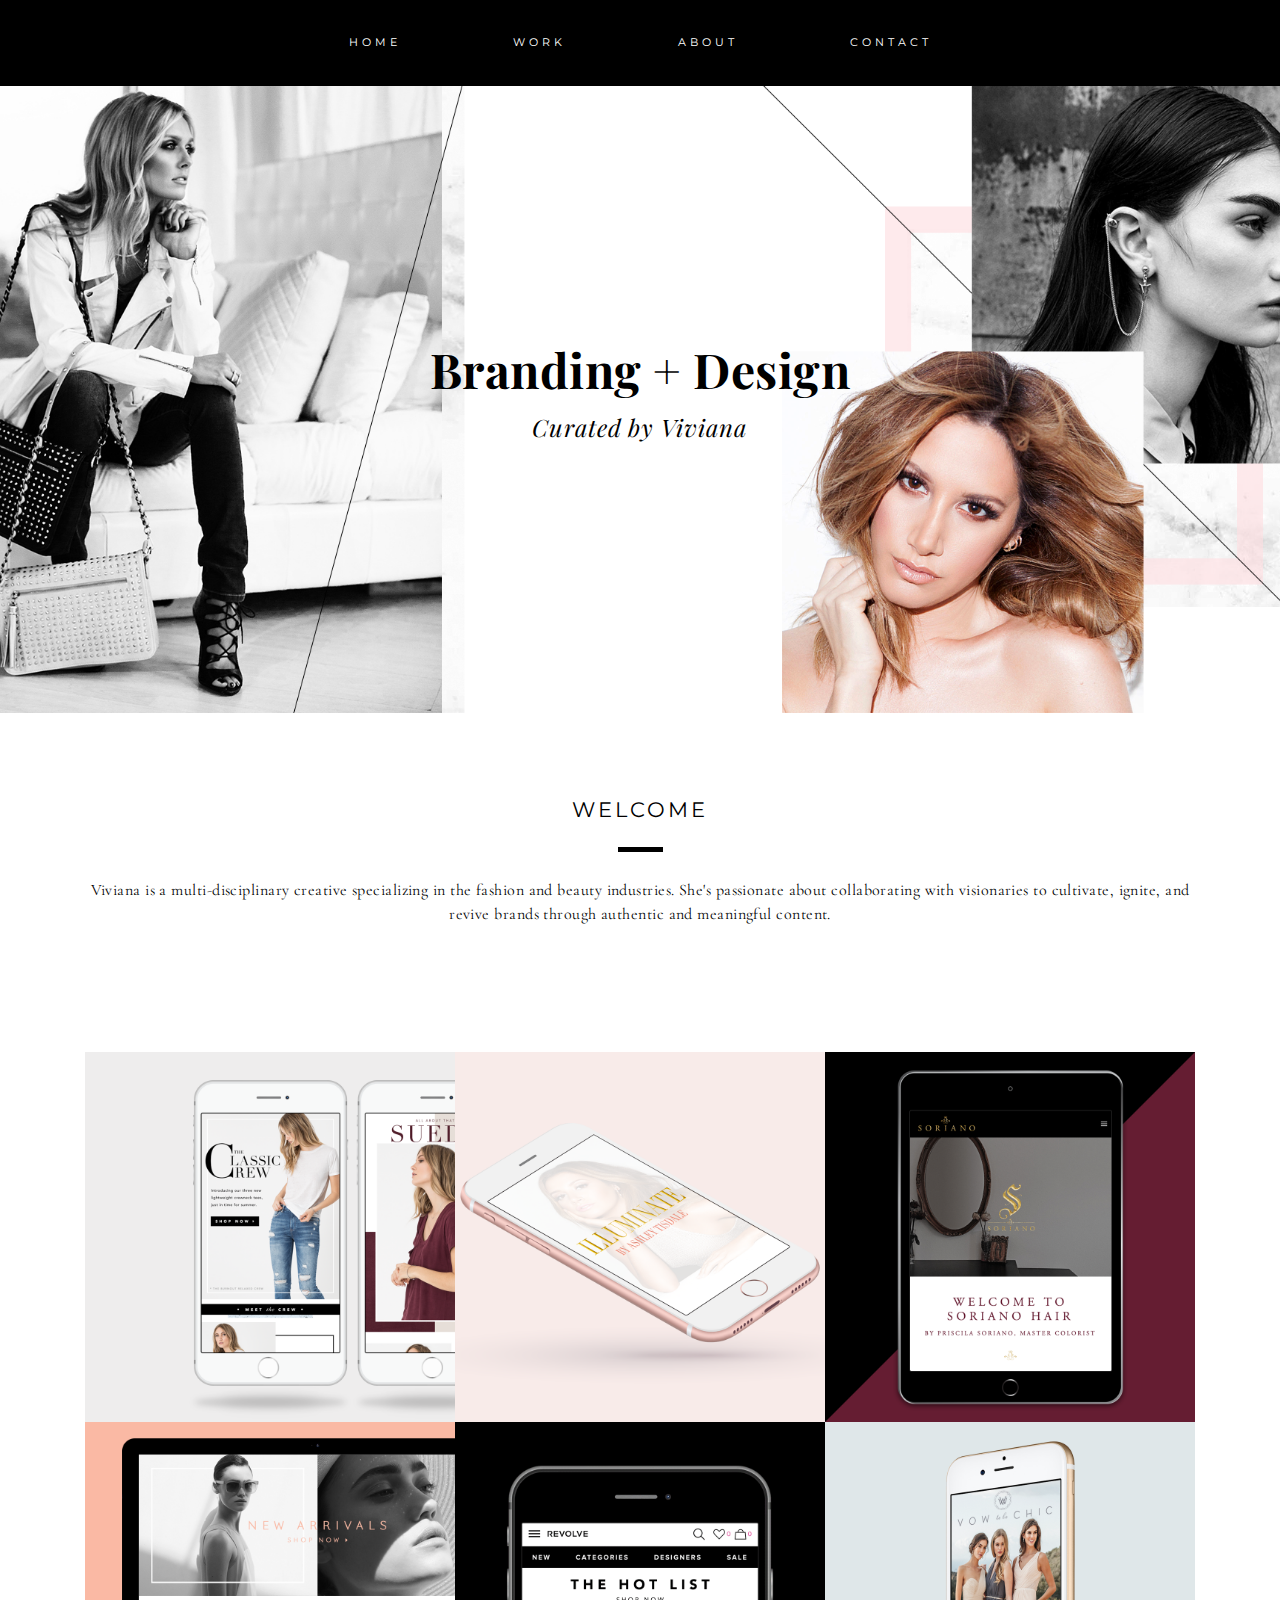
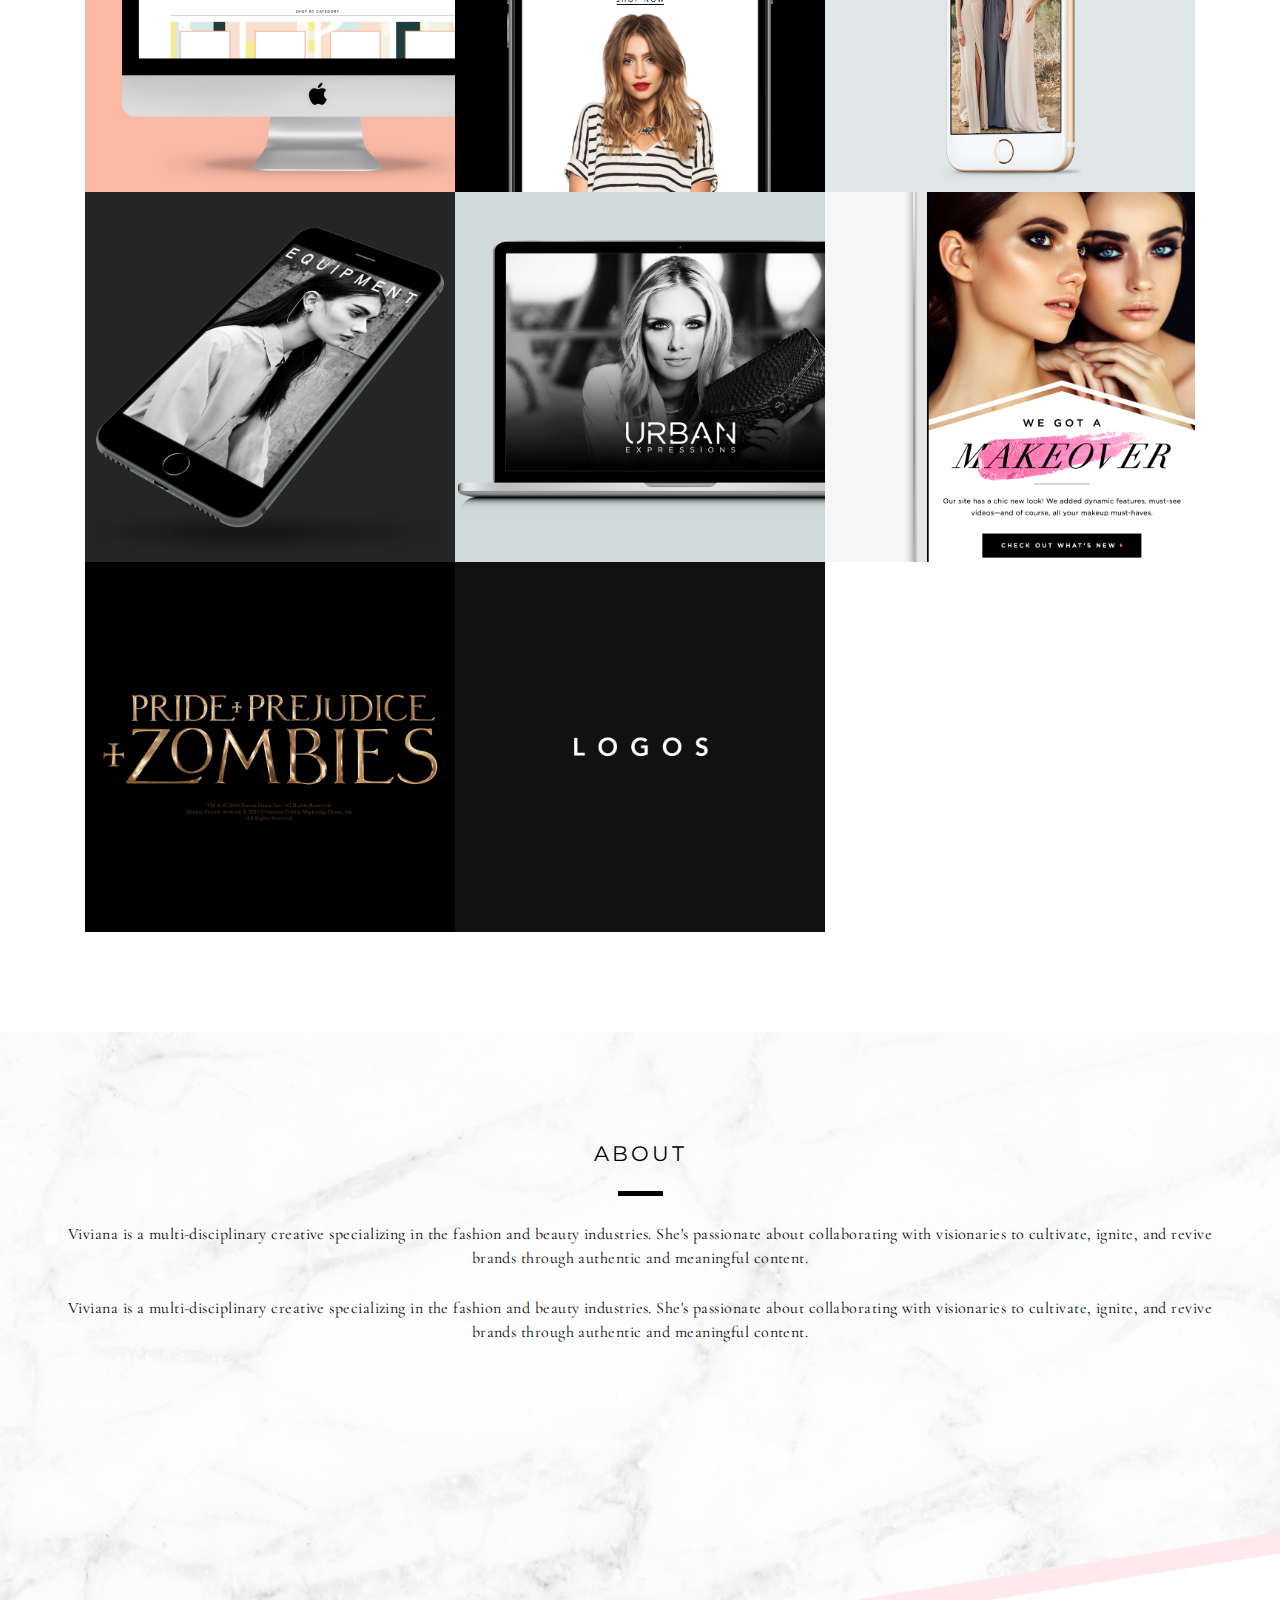
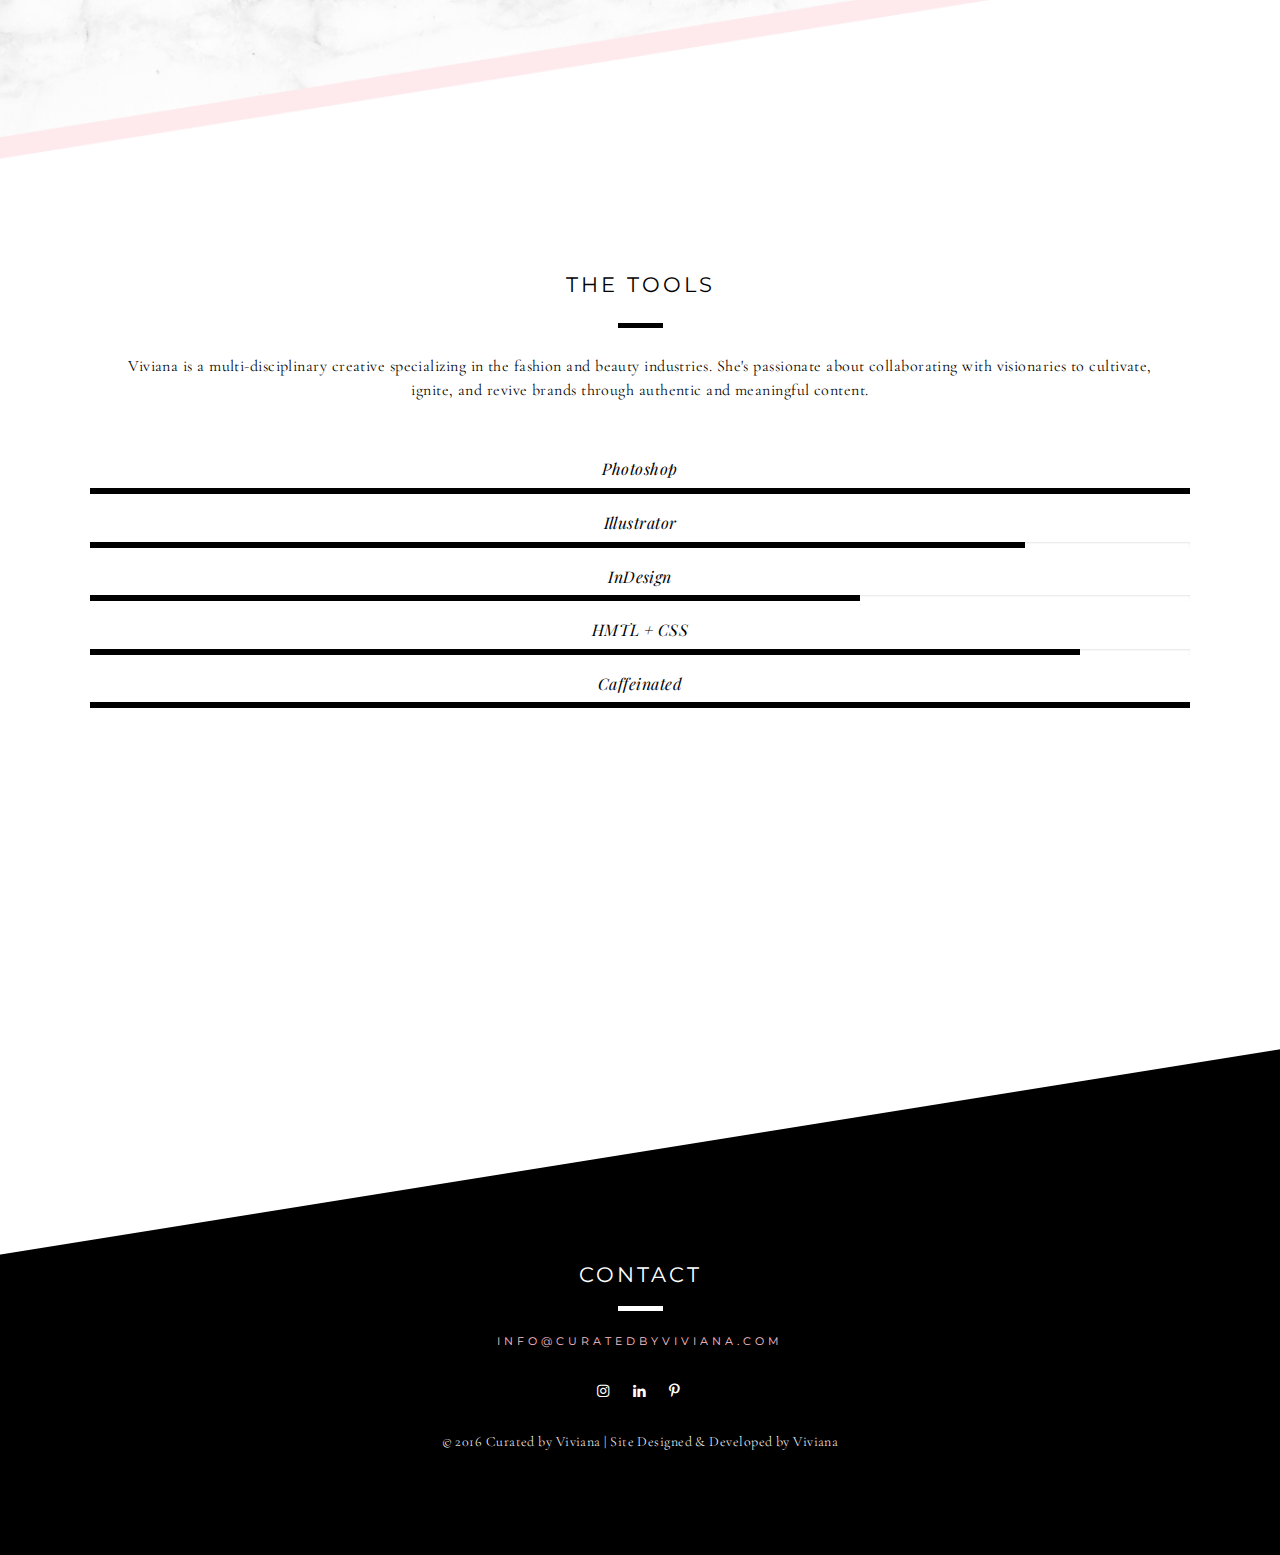
==== commit 2dc400d4: "Viviana Portfolio - Final Project Update" ====
--- a/vivianaPortfolio/index.html
+++ b/vivianaPortfolio/index.html
@@ -8,10 +8,11 @@
       <meta name="viewport" content="width=device-width, initial-scale=1">
             
 			<!-- external CSS links -->
+      <script src="https://ajax.googleapis.com/ajax/libs/jquery/3.1.1/jquery.min.js"></script>
       <link rel="stylesheet" href="https://maxcdn.bootstrapcdn.com/bootstrap/3.3.7/css/bootstrap.min.css">
       <script src="https://maxcdn.bootstrapcdn.com/bootstrap/3.3.7/js/bootstrap.min.js"></script>
-      <script src="https://ajax.googleapis.com/ajax/libs/jquery/1.12.4/jquery.min.js"></script>
       <link rel="stylesheet" href="css/stylesheet.css">
+      <link rel="stylesheet" href="https://cdnjs.cloudflare.com/ajax/libs/font-awesome/4.6.3/css/font-awesome.min.css">
       <link rel="stylesheet" href="https://fonts.googleapis.com/css?family=Cormorant+Garamond:300,400,400i,700">
       <link rel="stylesheet" href="https://fonts.googleapis.com/css?family=Montserrat:400,700">
       <link rel="stylesheet" href="https://fonts.googleapis.com/css?family=Playfair+Display:400,400i,700">
@@ -19,30 +20,33 @@
 	</head>
 		
 		<body>
+
 		<div id="container">
-			<nav class="navbar navbar-default">
-          <div class="container-fluid">
+			<nav class="navbar navbar-default" role="navigation">
+          <div class="">
+    
     <div class="navbar-header">
       <button type="button" class="navbar-toggle collapsed" data-toggle="collapse" data-target="#bs-example-navbar-collapse-1" aria-expanded="false">
         <span class="icon-bar"></span>
         <span class="icon-bar"></span>
         <span class="icon-bar"></span>
       </button>
-
-      <a class="navbar-brand" href="#">
-        <img alt="Curated by Viviana" src="assets/logo/vivianaLogo.png" style="width:121px;height:85px;" class="img-responsive">
-      </a>
+      
+<!-- 
+      <a id="homelink" class="navbar-brand" href="#">
+        <img alt="Curated by Viviana" src="assets/logo/vivianaLogo.png" style="width:110px;height:77px;" class="img-responsive">
+      </a> -->
 
     </div>
 
     <!-- Collect the nav links, forms, and other content for toggling -->
     <div class="collapse navbar-collapse" id="bs-example-navbar-collapse-1">
-      <ul class="nav navbar-nav">
+        <ul class="nav navbar-nav">
           <center>
-            <li><a href="#">HOME</a></li>
-            <li><a href="#">WORK</a></li>
-            <li><a href="#">ABOUT</a></li>
-            <li><a href="#">CONTACT</a></li>
+            <li name="home"><a href="#home" style="text-decoration:none">HOME</a></li>
+            <li name="work"><a href="#work" style="text-decoration:none">WORK</a></li>
+            <li name="about"><a href="#about" style="text-decoration:none">ABOUT</a></li>
+            <li name="contact"><a href="#contact" style="text-decoration:none">CONTACT</a></li>
           </center>
       </ul>
       
@@ -57,88 +61,125 @@
 					<h3>Curated by Viviana</h3>
 				</div>
 			</div>
-            </section>
-
-
-			<section class="work container-fluid">
+      </section>
+
+      <section class="info">
         <div class="row">
           <div class="col-xs-12">
             <a name="work"></a>
             <div class="vivianaIntro">
-              <h2>WELCOME</h2>
-                <p><center><hr style="background-color:black; border-width:0px; width:45px; color:black; height:5px;"/></center></p>
+                <h4>WELCOME</h4>
+                
+                    <p><center><hr style="background-color:black; border-width:0px; width:45px; color:black; height:5px;"/></center></p>
 
                 <p>Viviana is a multi-disciplinary creative specializing in the fashion and beauty industries. She's passionate about collaborating with visionaries to cultivate, ignite, and revive brands through authentic and meaningful content.</p>
             </div>
           </div>
         </div>
-          
+      </section>
+
+
+			<section class="work container-fluid">
           <div class="row">
             <div class="col-lg-4 col-md-4 col-sm-6 col-xs-12">
-                <a href="" class="thumbnail">
+                <a href="./projectPage.html?page=zsupply" class="thumbnail">
                   <img src="assets/projects/duronProjectBlock1.png" alt="Project1" class="img-responsive" />
                     <div class="caption" id="zSupplyCaption">
-                        <h2>Z SUPPLY</h2>
+                        <h4>Z SUPPLY</h4>
+                        <h6>BRANDING // DESIGN</h6>
                     </div>
                 </a>
             </div>
             <div class="col-lg-4 col-md-4 col-sm-6 col-xs-12">
               <div class="thumbnail">
-                  <a href="">
+                  <a href="./projectPage.html?page=#illuminate">
                     <img src="assets/projects/duronProjectBlock2.png" alt="Project2" class="img-responsive" />
                       <div class="caption" id="illuminateCaption">
-                            <h4>ILLUMINATE BY ASHLEY TISDALE</h4>
-                            <h5>Branding & Web Design</h5>
+                            <h4>ILLUMINATE</h4>
+                            <h6>BRANDING // WEB DESIGN</h6>
                       </div>
                   </a>
               </div>
             </div>
              <div class="col-lg-4 col-md-4 col-sm-6 col-xs-12">
-              <a href="" class="thumbnail">
+              <a href="./projectPage.html?page=#soriano" class="thumbnail">
                 <img src="assets/projects/duronProjectBlock3.png" alt="Project3" class="img-responsive" />
                   <div class="caption" id="sorianoCaption">
-                        <h2>SORIANO HAIR</h2>
-                  </div>
-              </a>
-            </div>
-            <div class="col-lg-4 col-md-4 col-sm-6 col-xs-12">
-                <a href="" class="thumbnail">
+                        <h4>SORIANO HAIR</h4>
+                        <h6>BRANDING // WEB DESIGN</h6>
+                  </div>
+              </a>
+            </div>
+            <div class="col-lg-4 col-md-4 col-sm-6 col-xs-12">
+                <a href="./projectPage.html?page=#negarin" class="thumbnail">
                   <img src="assets/projects/duronProjectBlock4.png" alt="Project4" class="img-responsive" />
-                </a>
-            </div>
-            <div class="col-lg-4 col-md-4 col-sm-6 col-xs-12">
-              <a href="" class="thumbnail">
+                  <div class="caption" id="negarinCaption">
+                        <h4>NEGARIN LONDON</h4>
+                        <h6>BRANDING // WEB DESIGN</h6>
+                  </div>
+                </a>
+            </div>
+            <div class="col-lg-4 col-md-4 col-sm-6 col-xs-12">
+              <a href="./projectPage.html?page=#revolve" class="thumbnail">
                 <img src="assets/projects/duronProjectBlock5.gif" alt="Project5" class="img-responsive" />
-              </a>
-            </div>
-             <div class="col-lg-4 col-md-4 col-sm-6 col-xs-12">
-              <a href="" class="thumbnail">
+                <div class="caption" id="revolveCaption">
+                        <h4>REVOLVE</h4>
+                        <h6>POST-PRODUCTION</h6>
+                </div>
+              </a>
+            </div>
+             <div class="col-lg-4 col-md-4 col-sm-6 col-xs-12">
+              <a href="./projectPage.html?page=#vow" class="thumbnail">
                 <img src="assets/projects/duronProjectBlock6.png" alt="Project6" class="img-responsive" />
-              </a>
-            </div>
-            <div class="col-lg-4 col-md-4 col-sm-6 col-xs-12">
-                <a href="" class="thumbnail">
+                <div class="caption" id="vowCaption">
+                        <h4>VOW TO BE CHIC</h4>
+                        <h6>DESIGN // MARKETING</h6>
+                </div>
+              </a>
+            </div>
+            <div class="col-lg-4 col-md-4 col-sm-6 col-xs-12">
+                <a href="./projectPage.html?page=#equipment" class="thumbnail">
                   <img src="assets/projects/duronProjectBlock7.png" alt="Project7" class="img-responsive" />
-                </a>
-            </div>
-            <div class="col-lg-4 col-md-4 col-sm-6 col-xs-12">
-              <a href="" class="thumbnail">
+                  <div class="caption" id="equipCaption">
+                        <h4>EQUIPMENT</h4>
+                        <h6>DESIGN // MARKETING</h6>
+                </div>
+                </a>
+            </div>
+            <div class="col-lg-4 col-md-4 col-sm-6 col-xs-12">
+              <a href="./projectPage.html?page=#urban" class="thumbnail">
                 <img src="assets/projects/duronProjectBlock8.png" alt="Project8" class="img-responsive" />
-              </a>
-            </div>
-             <div class="col-lg-4 col-md-4 col-sm-6 col-xs-12">
-              <a href="" class="thumbnail">
+                <div class="caption" id="urbanCaption">
+                        <h4>URBAN EXPRESSIONS</h4>
+                        <h6>DESIGN</h6>
+                </div>
+              </a>
+            </div>
+             <div class="col-lg-4 col-md-4 col-sm-6 col-xs-12">
+              <a href="./projectPage.html?page=#bh" class="thumbnail">
                 <img src="assets/projects/duronProjectBlock9.png" alt="Project9" class="img-responsive" />
-              </a>
-            </div>
-            <div class="col-lg-4 col-md-4 col-sm-6 col-xs-12">
-                <a href="" class="thumbnail">
+                <div class="caption" id="bhCaption">
+                        <h4>BH COSMETICS</h4>
+                        <h6>DESIGN</h6>
+                </div>
+              </a>
+            </div>
+            <div class="col-lg-4 col-md-4 col-sm-6 col-xs-12">
+                <a href="./projectPage.html?page=#ppz" class="thumbnail">
                   <img src="assets/projects/duronProjectBlock10.png" alt="Project10" class="img-responsive" />
-                </a>
-            </div>
-            <div class="col-lg-4 col-md-4 col-sm-6 col-xs-12">
-              <a href="" class="thumbnail">
+                  <div class="caption" id="ppzCaption">
+                        <h4>PPZ</h4>
+                        <h6>MARKETING // WEB DESIGN</h6>
+                  </div>
+                </a>
+            </div>
+            <div class="col-lg-4 col-md-4 col-sm-6 col-xs-12">
+              <a href="./projectPage.html?page=#logos" class="thumbnail">
                 <img src="assets/projects/duronProjectBlock11.png" alt="Project11" class="img-responsive" />
+                <div class="caption" id="logosCaption">
+                        <h4>LOGOS</h4>
+                        <h6>BRANDING // DESIGN</h6>
+                  </div>
               </a>
             </div>
              <div class="col-lg-4 col-md-4 col-sm-6 col-xs-12">
@@ -150,11 +191,11 @@
 				
       </section>
 
-			<section class="about container-fluid">
+			<section class="about">
             	<div id="about-text">
                 <div class="col-xs-12">
 				          <a name="about"></a>
-				            <h2>ABOUT</h2>
+				            <h4>ABOUT</h4>
 
 				            <p><center><hr style="background-color:black; border-width:0px; width:45px; color:black; height:5px;"/></center></p>
 
@@ -169,36 +210,74 @@
               </div>
          	</section>
             
-            <section class="tools containter-fluid">
+            <section class="tools">
                 <div class="col-xs-12">
-                    <h2>THE TOOLS</h2>
+                    <h4>THE TOOLS</h4>
                 
                     <p><center><hr style="background-color:black; border-width:0px; width:45px; color:black; height:5px;"/></center></p>
-                
+
                     <p>Viviana is a multi-disciplinary creative specializing in the fashion and beauty industries. She's passionate about collaborating with visionaries to cultivate, ignite, and revive brands through authentic and meaningful content.</p>
-                </div>
-
-                    <div class"col-xs-6" id="columnOne">
-                      <p>Viviana is a multi-disciplinary creative specializing in the fashion and beauty industries. She's passionate about collaborating with visionaries to cultivate, ignite, and revive brands through authentic and meaningful content.</p>
-                    </div>
-
-                    <div class"col-xs-6" id="columnTwo">
-                      <p>Viviana is a multi-disciplinary creative specializing in the fashion and beauty industries. She's passionate about collaborating with visionaries to cultivate, ignite, and revive brands through authentic and meaningful content.</p>
-                    </div>
-
+
+                    <br>
+
+                    <h5>Photoshop</h5>
+                    <div class="progress" id="psdBar">
+                    <div class="progress-bar progress-bar-custom" role="progressbar" aria-valuenow="0" aria-valuemin="0" aria-valuemax="100" style="width: 100%;"></div>
+                    </div>
+
+                    <h5>Illustrator</h5>
+                    <div class="progress" id="illusBar">
+                    <div class="progress-bar progress-bar-custom" role="progressbar" aria-valuenow="70" aria-valuemin="0" aria-valuemax="100" style="width:85%"></div>
+                    </div>
+
+                    <h5>InDesign</h5>
+                    <div class="progress" id="idBar">
+                    <div class="progress-bar progress-bar-custom" role="progressbar" aria-valuenow="70" aria-valuemin="0" aria-valuemax="100" style="width:70%"></div>
+                    </div>
+
+                    <h5>HMTL + CSS</h5>
+                    <div class="progress" id="dwBar">
+                    <div class="progress-bar progress-bar-custom" role="progressbar" aria-valuenow="70" aria-valuemin="0" aria-valuemax="100" style="width:90%"></div>
+                    </div>
+
+                    <h5>Caffeinated</h5>
+                    <div class="progress" id="coffeeBar">
+                    <div class="progress-bar progress-bar-custom" role="progressbar" aria-valuenow="70" aria-valuemin="0" aria-valuemax="100" style="width:100%"></div>
+                    </div>
+                
+                </div>
+
+                    <div class"col-xs-12">
+                      <p>&nbsp;</p>
+                    </div>
             </section>
+
+
+        <section class="preFooter">
+            <div class="col-xs-12" id="preFooterImage">
+            </div>
+        </section>
                 
 
     		<section class="footer container-fluid">
             <div class="col-xs-12">
     			   <a name="contact"></a>
-    			     <h2>CONTACT</h2>
-    			       <center><hr style="background-color:white; border-width:0px; width:45px; color:white; height:5px;"/>
-    			           <p> Let's get this started! Send me an email and tell me a little bit about yourself, your business, and what you're hoping to accomplish. I look forward to working with you!</p>
-
-    			           <!-- FIX PINK COLOR VALUE TO MATCH THE PINK FROM NAVIGATION BAR -->
-    			           <a href="mailto:info@curatedbyviviana"><span style="color:pink">INFO@CURATEDBYVIVIANA.COM</span></a>
+    			     <h4>CONTACT</h4>
+    			       <center><hr style="background-color:white; border-width:0px; width:45px; color:white; height:5px;"/></center>
+
+    			           <a href="mailto:info@curatedbyviviana" style="text-decoration:none" target="_blank"><span style="color:pink">INFO@CURATEDBYVIVIANA.COM</span></a>
+
+                     <p id="fontAwesomeFooter">
+                      <a href="https://www.instagram.com/curatedbyviviana/" style="text-decoration:none" target="_blank"><i class="fa fa-instagram fa-lg" aria-hidden="true"></i></a>
+                      <a href="https://www.linkedin.com/in/vivianaduron" style="text-decoration:none" target="_blank"><i class="fa fa-linkedin fa-lg" aria-hidden="true"></i></a>
+                      <a href="https://www.pinterest.com/vivianaduron/" style="text-decoration:none" target="_blank"><i class="fa fa-pinterest-p fa-lg" aria-hidden="true"></i></a>
+                    </p>
+
+                    <p>© 2016 Curated by Viviana | Site Designed & Developed by Viviana</p>
+
     		    </div>
         </section>
+
+         <script src="./js/index.js"></script>
 	</body>
 </html>
--- a/vivianaPortfolio/css/stylesheet.css
+++ b/vivianaPortfolio/css/stylesheet.css
@@ -2,15 +2,14 @@
 html, body {
     margin: 0;
     padding: 0;
-	font-family: 'Cormorant Garamond', serif;
-	font-size: 16px;
+    font-family: 'Cormorant Garamond', serif;
+    font-size: 16px;
     font-weight: 400;
-    line-height: 0pt;
     letter-spacing: .45px;
     width: 100%;
     color: #000000;
-	}
-	
+    }
+    
 #container {
     width: 100%;
     text-align: center;
@@ -46,40 +45,53 @@
     font-family: 'Playfair Display', serif;
     font-weight: 700;
     letter-spacing: 0.5px;
-    line-height: 100%;
 }
 
 h2 {
+    font-size: 30px;
+    font-family: 'Montserrat', sans-serif;
+    font-weight: 400;
+    letter-spacing: 5px
+}
+
+h3 {
+    font-size: 24px;
+    font-family: 'Playfair Display', serif;
+    font-weight: 400;
+    font-style: italic;
+    letter-spacing: .75px;
+    line-height: 25px;
+}
+
+
+h3:after {
+    display:block;
+    border:2px solid:#000000;
+}
+
+h4 {
     font-size: 21px;
     font-family: 'Montserrat', sans-serif;
     font-weight: 400;
-    letter-spacing: 5px
-}
-
-h3 {
-    font-size: 18px;
-    font-family: 'Playfair Display', serif;
-    font-weight: 400;
-	font-style: italic;
-    letter-spacing: 1.5px;
-    line-height: 55px;
-}
-
-
-h3:after {
-    display:block;
-    border:2px solid:#000000;
-}
-
-h4 {
+    letter-spacing: 3px;
+}
+
+h5 {
+    font-size: 16px;
+    font-family: 'Playfair Display', sans-serif;
+    font-weight: 300;
+    font-style: italic;
+    letter-spacing: .45px;
+}
+
+h6 {
     font-size: 12px;
     font-family: 'Montserrat', sans-serif;
-    font-weight: 400;
-    letter-spacing: 5px;
-}
-
-h5 {
-    font-size: 12px;
+    letter-spacing: 2px;
+}
+
+.fa {
+    padding: 8px;
 }
 
 /* MAIN MENU */
@@ -88,20 +100,20 @@
     width: 100%;
     display: inline-block;
     padding: 35px;
-    margin: 0;
-    border-radius: 0;
-}
-
-.navbar-brand {
-  transform: translateX(-50%);
-  left: 50%;
-  position: absolute;
-  margin-top: -50px;
-  padding: 20px;     
+    margin: 0px;
+    border-radius: 0px;
+    border: none;
+}
+
+@media (max-width: 767px) {
+  .navbar-default, .navbar-toggle {
+    padding: 15px;
+    margin:0px;
+  }
 }
 
 .navbar-default .navbar-toggle {
-  border-color: transparent;
+  border: none;
 }
 
 .navbar-default .navbar-toggle .icon-bar {
@@ -121,6 +133,11 @@
     word-spacing: 2px;
     letter-spacing: 4px;
     font-size: 11px;
+}
+
+a:visited {
+    text-decoration: none;
+    color: #ffffff;
 }
 
 ul {
@@ -128,16 +145,15 @@
     text-decoration: none;
     font-size: 11px;
     font-weight: 400;
-    list-style-type: none;
-    width: 100%;
-    color: #ffffff;
-    word-spacing: 115px;
+    width: 100%;
+    color: #ffffff;
+    word-spacing: 105px;
     letter-spacing: 4px;
 }
 
 li {
     text-decoration: none;
-    display: inline;
+    display: inline-block;
 }
 
 li a:hover {
@@ -145,33 +161,112 @@
     color: #F9B5C4;
 }
 
+li a:active {
+    text-decoration: none;
+    color: #ffffff;
+}
+
+@media (max-width: 767px) {
+  li {
+    display: block;
+    line-height: 25px;
+  }
+}
+
+
 /* HOMEPAGE MANTLE */
 .block {
-    height: 700px;
-    width: 100%;
-    background: url('../assets/mantles/TESTHPBOARD.png');
+    height: 635px;
+    width: 100%;
+    background: url('../assets/mantles/welcomeMantle.png') no-repeat center center;
+    background-size: cover;
+    -webkit-background-size: cover;
+    -moz-background-size: cover;
+    -o-background-size: cover;
     display: inline-block;
+    margin-top: -15px;
+}
+
+@media (max-width: 600px){
+   .block {
+    height: 635px;
+    width: 100%;
+    background: url('../assets/mantles/welcomeMantleXs.png') no-repeat center center;
+    background-size: cover;
+    -webkit-background-size: cover;
+    -moz-background-size: cover;
+    -o-background-size: cover;
+    display: inline-block;
+  }
+}
+
+@media (max-width: 1000px) {
+   .block {
+    height: 635px;
+    width: 100%;
+    background: url('../assets/mantles/welcomeMantleSm.png') no-repeat center center;
+    background-size: cover;
+    -webkit-background-size: cover;
+    -moz-background-size: cover;
+    -o-background-size: cover;
+    display: inline-block;
+  }
 }
 
 .block-text {
+    height: auto;
     width: 100%;
     position: relative;
-    top: 300px;
-}
-
-
-/* PROJECT 1 MANTLE */
-#project1 {
-    height: 400px;
-    width: 100%;
-    background: url('../assets/mantles/TESTHPBOARD.png');
-}
-
-.project-text {
-    width: 100%;
-    position: relative;
-    top: 150px;
-}
+    top: 245px;
+}
+
+@media (max-width: 767px) {
+   .block-text, h1 {
+    font-size: 36px;
+    line-height: 20px;
+    top: 260px;
+  }
+}
+
+
+/* PROJECT TEXT */
+
+#projectDescription {
+    padding-top: 75px;
+    padding-left: 75px;
+    padding-right: 75px;
+    padding-bottom: 0px;
+}
+
+@media (max-width: 767px) {
+  #projectDescription {
+    padding-top:30px;
+    padding-left:30px;
+    padding-right: 30px;
+    padding-bottom: 15px;
+    margin:0px;
+  }
+}
+
+/* WELCOME COPY */
+
+.info {
+    padding-top: 75px;
+    padding-left: 75px;
+    padding-right: 75px;
+    padding-bottom: 0px;
+}
+
+@media (max-width: 767px) {
+  .info {
+    padding-top:30px;
+    padding-left:30px;
+    padding-right: 30px;
+    padding-bottom: 15px;
+    margin:0px;
+  }
+}
+
 
 /* IMAGE GRID */
 .row .thumbnail {
@@ -182,8 +277,8 @@
     border-radius:0;
     margin: 0;
     padding: 0;
-	
-	-webkit-transition: opacity 2s ease-in;
+    
+    -webkit-transition: opacity 2s ease-in;
        -moz-transition: opacity 2s ease-in;
         -ms-transition: opacity 2s ease-in;
          -o-transition: opacity 2s ease-in;
@@ -191,7 +286,7 @@
 }
 
 .row .thumbnail.load {
-	opacity: 1;
+    opacity: 1;
 }
 
 .row [class*="col-"] {
@@ -213,6 +308,19 @@
     opacity: 1;
 }
 
+.row .thumbnail:hover #zSupplyCaption {
+    color: #000000;
+    background:rgba(238,237,237, 0.93);
+    top: 0;
+    width: 100%;
+    height: 100%;
+    -o-transition:.45s ease-in-out;
+    -ms-transition:.45s ease-in-out;
+    -moz-transition:.45s ease-in-out;
+    -webkit-transition:.45s ease-in-out;
+    transition:.45s ease-in-out;
+}
+
 .row .thumbnail:hover #illuminateCaption {
     color: #000000;
     background:rgba(248,235,233, 0.8);
@@ -226,11 +334,128 @@
     transition:.45s ease-in-out;
 }
 
+.row .thumbnail:hover #sorianoCaption {
+    color: #ffffff;
+    background:rgba(0,0,0, 0.8);
+    top: 0;
+    width: 100%;
+    height: 100%;
+    -o-transition:.45s ease-in-out;
+    -ms-transition:.45s ease-in-out;
+    -moz-transition:.45s ease-in-out;
+    -webkit-transition:.45s ease-in-out;
+    transition:.45s ease-in-out;
+}
+
+.row .thumbnail:hover #negarinCaption {
+    color: #000000;
+    background:rgba(250,185,164, 0.9);
+    top: 0;
+    width: 100%;
+    height: 100%;
+    -o-transition:.45s ease-in-out;
+    -ms-transition:.45s ease-in-out;
+    -moz-transition:.45s ease-in-out;
+    -webkit-transition:.45s ease-in-out;
+    transition:.45s ease-in-out;
+}
+
+.row .thumbnail:hover #revolveCaption {
+    color: #ffffff;
+    background:rgba(0,0,0, 0.85);
+    top: 0;
+    width: 100%;
+    height: 100%;
+    -o-transition:.45s ease-in-out;
+    -ms-transition:.45s ease-in-out;
+    -moz-transition:.45s ease-in-out;
+    -webkit-transition:.45s ease-in-out;
+    transition:.45s ease-in-out;
+}
+
+.row .thumbnail:hover #vowCaption {
+    color: #000000;
+    background:rgba(223,231,233, 0.9);
+    top: 0;
+    width: 100%;
+    height: 100%;
+    -o-transition:.45s ease-in-out;
+    -ms-transition:.45s ease-in-out;
+    -moz-transition:.45s ease-in-out;
+    -webkit-transition:.45s ease-in-out;
+    transition:.45s ease-in-out;
+}
+
+.row .thumbnail:hover #equipCaption {
+    color: #ffffff;
+    background:rgba(37,37,37, 0.95);
+    top: 0;
+    width: 100%;
+    height: 100%;
+    -o-transition:.45s ease-in-out;
+    -ms-transition:.45s ease-in-out;
+    -moz-transition:.45s ease-in-out;
+    -webkit-transition:.45s ease-in-out;
+    transition:.45s ease-in-out;
+}
+
+.row .thumbnail:hover #urbanCaption {
+    color: #000000;
+    background:rgba(207,218,219, 0.95);
+    top: 0;
+    width: 100%;
+    height: 100%;
+    -o-transition:.45s ease-in-out;
+    -ms-transition:.45s ease-in-out;
+    -moz-transition:.45s ease-in-out;
+    -webkit-transition:.45s ease-in-out;
+    transition:.45s ease-in-out;
+}
+
+.row .thumbnail:hover #bhCaption {
+    color: #000000;
+    background:rgba(246,246,246, 0.95);
+    top: 0;
+    width: 100%;
+    height: 100%;
+    -o-transition:.45s ease-in-out;
+    -ms-transition:.45s ease-in-out;
+    -moz-transition:.45s ease-in-out;
+    -webkit-transition:.45s ease-in-out;
+    transition:.45s ease-in-out;
+}
+
+.row .thumbnail:hover #ppzCaption {
+    color: #ffffff;
+    background:rgba(0,0,0, 0.90);
+    top: 0;
+    width: 100%;
+    height: 100%;
+    -o-transition:.45s ease-in-out;
+    -ms-transition:.45s ease-in-out;
+    -moz-transition:.45s ease-in-out;
+    -webkit-transition:.45s ease-in-out;
+    transition:.45s ease-in-out;
+}
+
+.row .thumbnail:hover #logosCaption {
+    color: #ffffff;
+    background:rgba(17,17,17, 0.95);
+    top: 0;
+    width: 100%;
+    height: 100%;
+    -o-transition:.45s ease-in-out;
+    -ms-transition:.45s ease-in-out;
+    -moz-transition:.45s ease-in-out;
+    -webkit-transition:.45s ease-in-out;
+    transition:.45s ease-in-out;
+}
+
 .work {
-	padding: 100px;
-	position: relative;
-	margin: 0;
-	display: block;
+    padding: 100px;
+    position: relative;
+    margin: 0;
+    display: block;
 }
 
 @media (max-width: 767px) {
@@ -239,18 +464,36 @@
     margin:0px;
   }
 }
-	
+    
 .row::after {
     content: "";
     clear: both;
     display: block;
 }
 
+/* PROJECT PAGE IMAGES */
+
+#imageContainer {
+    max-width: 100%;
+	height: auto;
+}
+
+@media (max-width: 767px) {
+  #imageContainer {
+    padding:0;
+    margin:0;
+  }
+}
+
 /* ABOUT */
 .about {
-    height: 700px;
-    width: 100%;
-    background: url('../assets/mantles/aboutVivianaMantle.png');
+    height: 750px;
+    width: 100%;
+    background: url('../assets/mantles/aboutVivianaMantle.png') no-repeat center center;
+    background-size: cover;
+    -webkit-background-size: cover;
+    -moz-background-size: cover;
+    -o-background-size: cover;
     display: inline-block;
 }
 
@@ -260,20 +503,72 @@
     padding-right:25px;
 }
 
+@media (max-width: 767px) {
+  #about-text {
+    padding-top:75px;
+    padding-left:30px;
+    padding-right: 30px;
+    padding-bottom: 15px;
+    margin:0px;
+  }
+}
+
 /* TOOLS */
 .tools {
     padding: 75px;
 }
 
+@media (max-width: 767px) {
+  .tools {
+    padding-top:30px;
+    padding-left:30px;
+    padding-right: 30px;
+    padding-bottom: 15px;
+    margin:0px;
+  }
+}
+
+.progress {
+    background: rgba(255, 255, 255, 1);
+    border: 0px solid rgba(255, 255, 255, 1);
+    border-radius: 0px; height: 6px;
+}
+
+.progress-bar-custom {
+    background: rgba(0, 0, 0, 1);
+}
+
+/* PREFOOTER */
+#preFooterImage {
+    height: 600px;
+    width: 100%;
+    padding: 0;
+    margin-bottom: -200px;
+    background: url('../assets/footer/duronFooterImage.png');
+    display: block;
+}
+
+
 /* FOOTER */
 .footer {
-margin-top: 50px;
-padding: 50px;
-text-align: center;
-font-size: 16px;
+padding: 75px;
+margin-top: 0px;
+text-decoration: none;
+font-size: 14px;
 font-weight: 300;
-line-height: 20pt;
 letter-spacing: .45px;
 font-family: 'Cormorant Garamond', serif;
 color: #ffffff;
 background-color: #000000;
+}
+
+
+@media (max-width: 767px) {
+  .footer {
+    padding-top:30px;
+    padding-left:30px;
+    padding-right: 30px;
+    padding-bottom: 15px;
+    margin:0px;
+  }
+}
